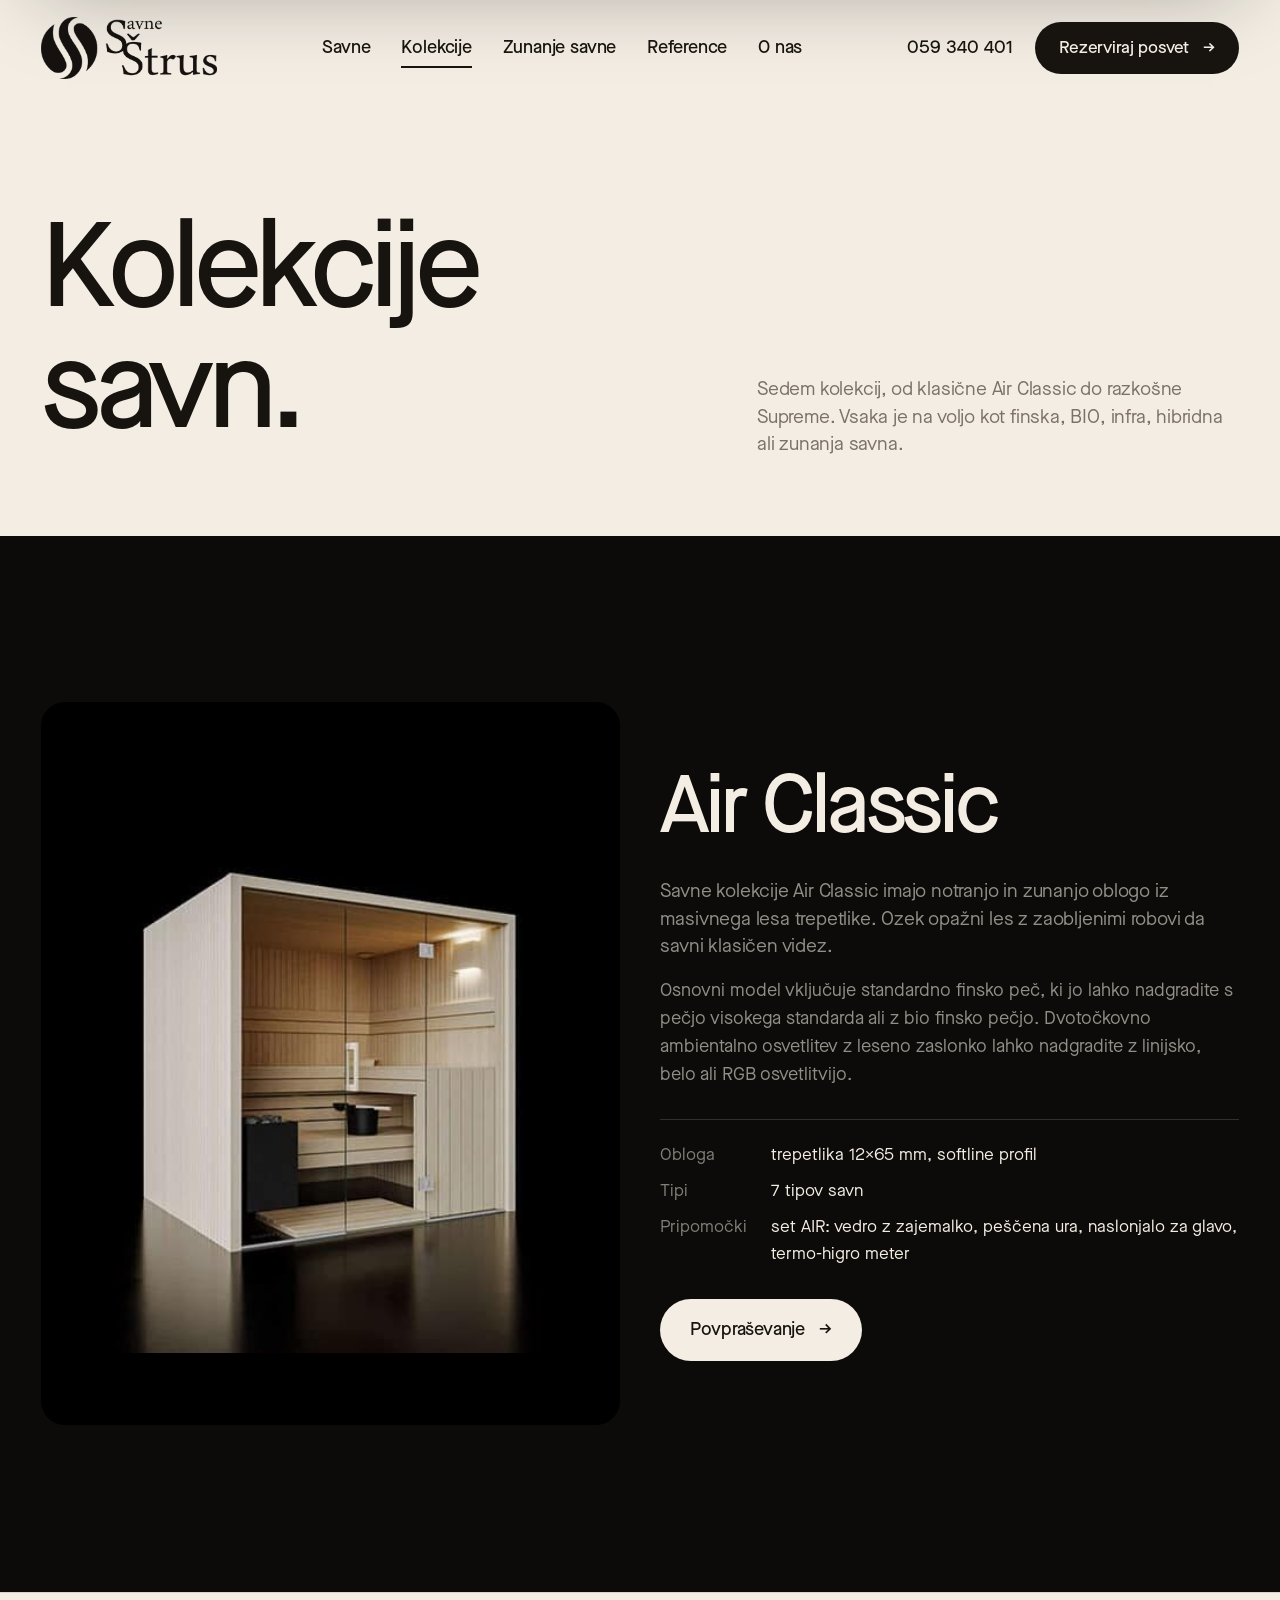
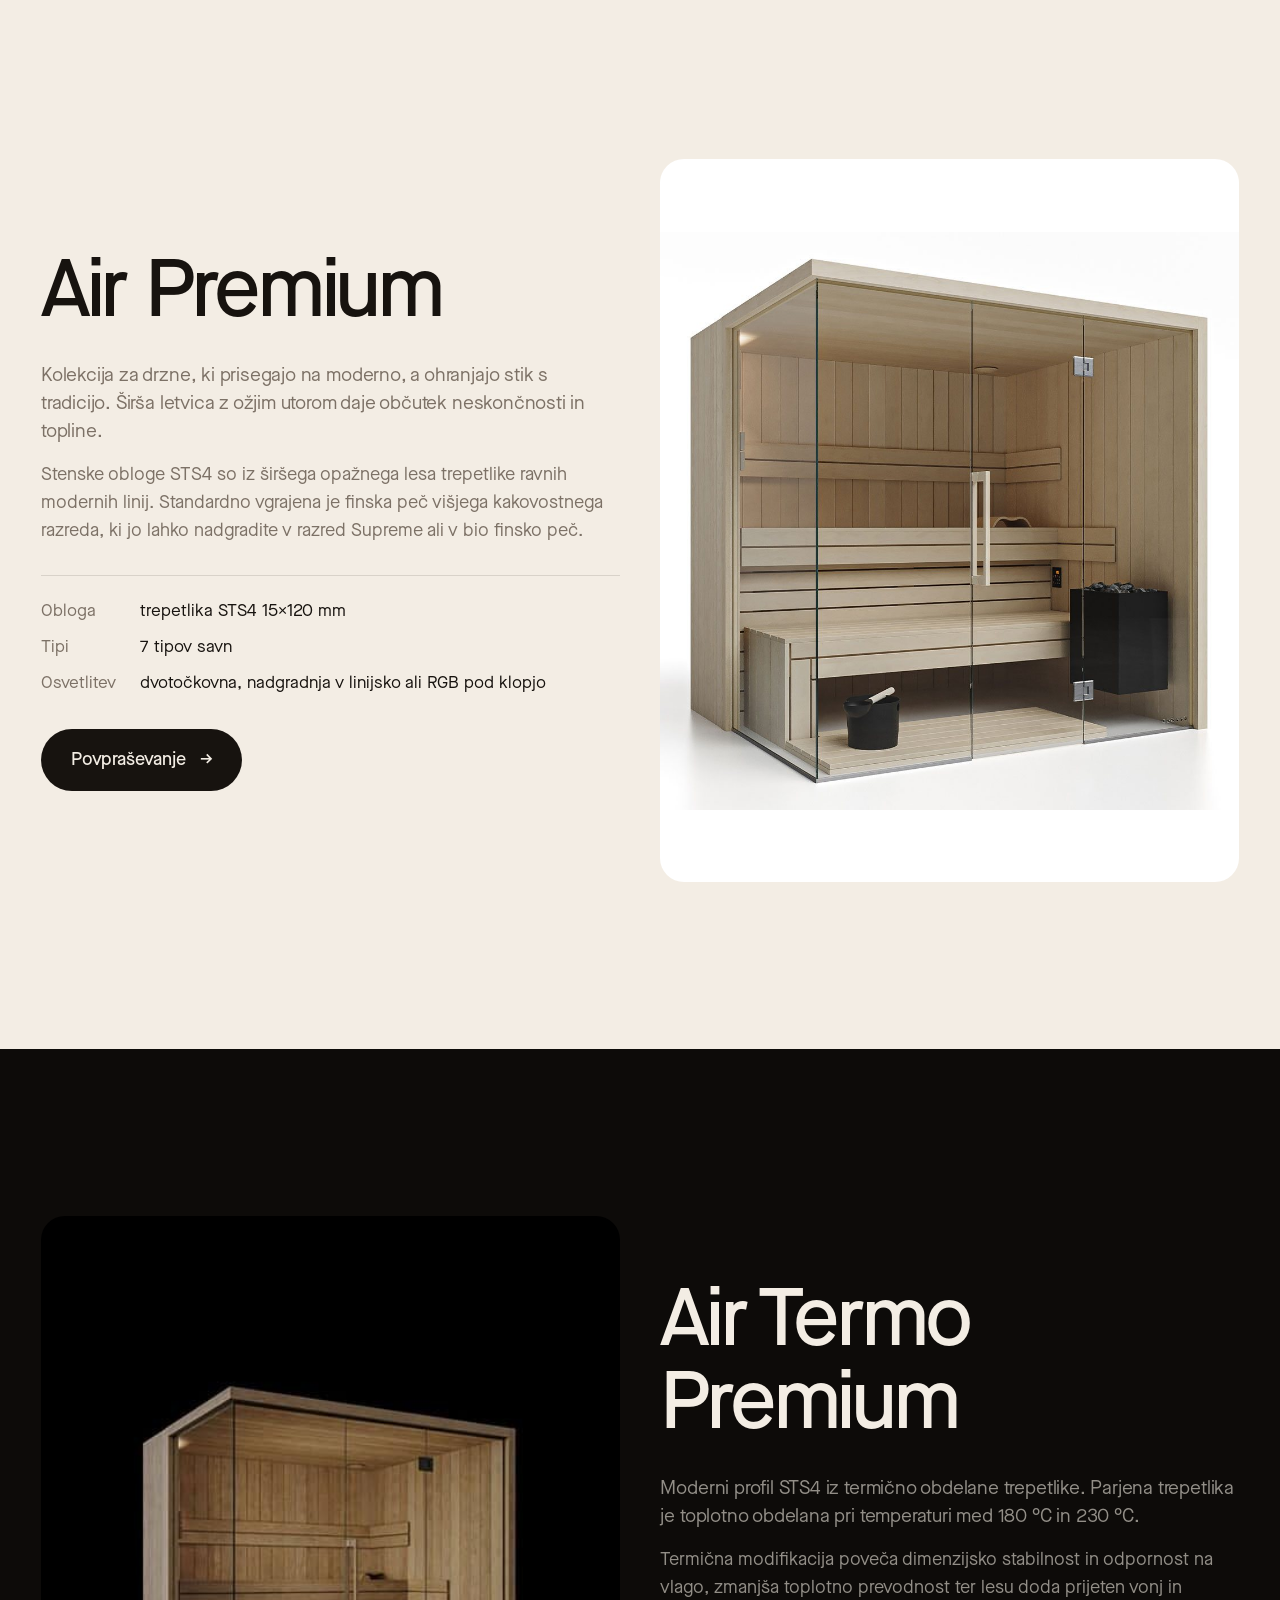
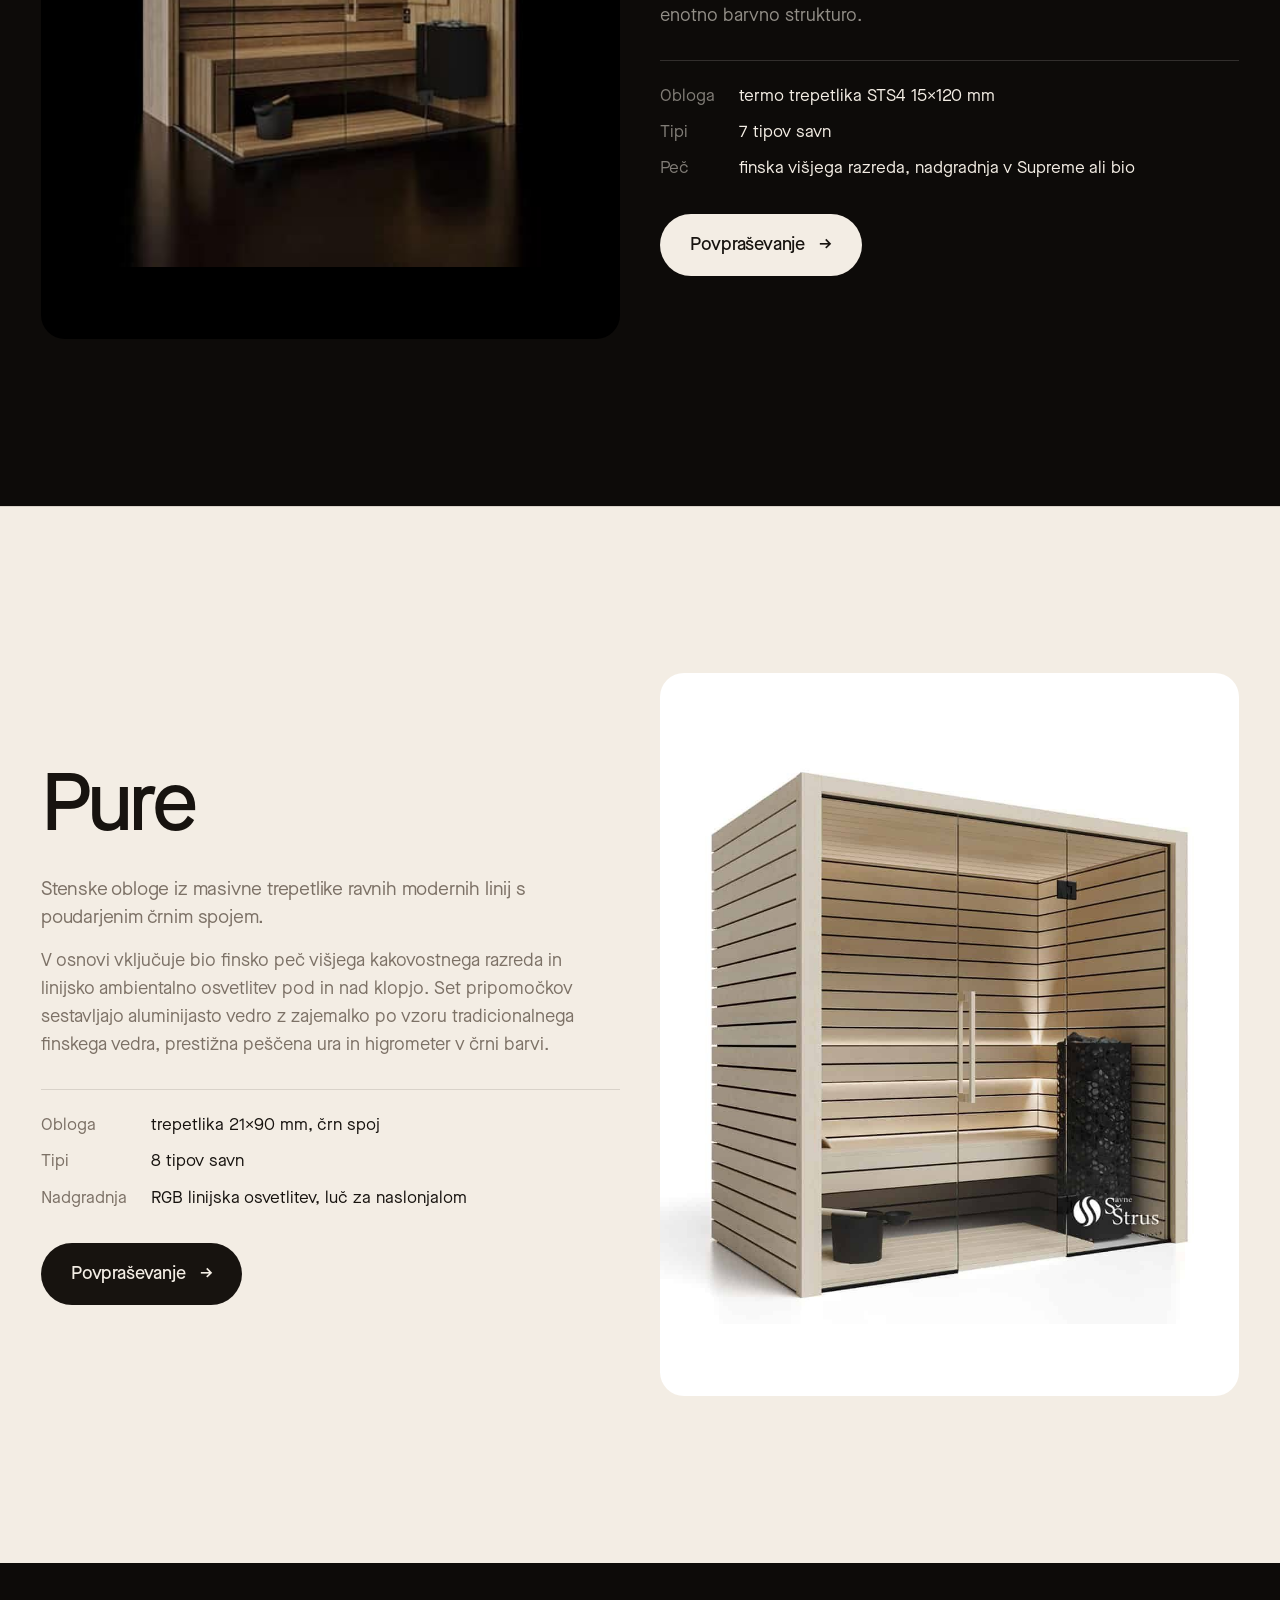
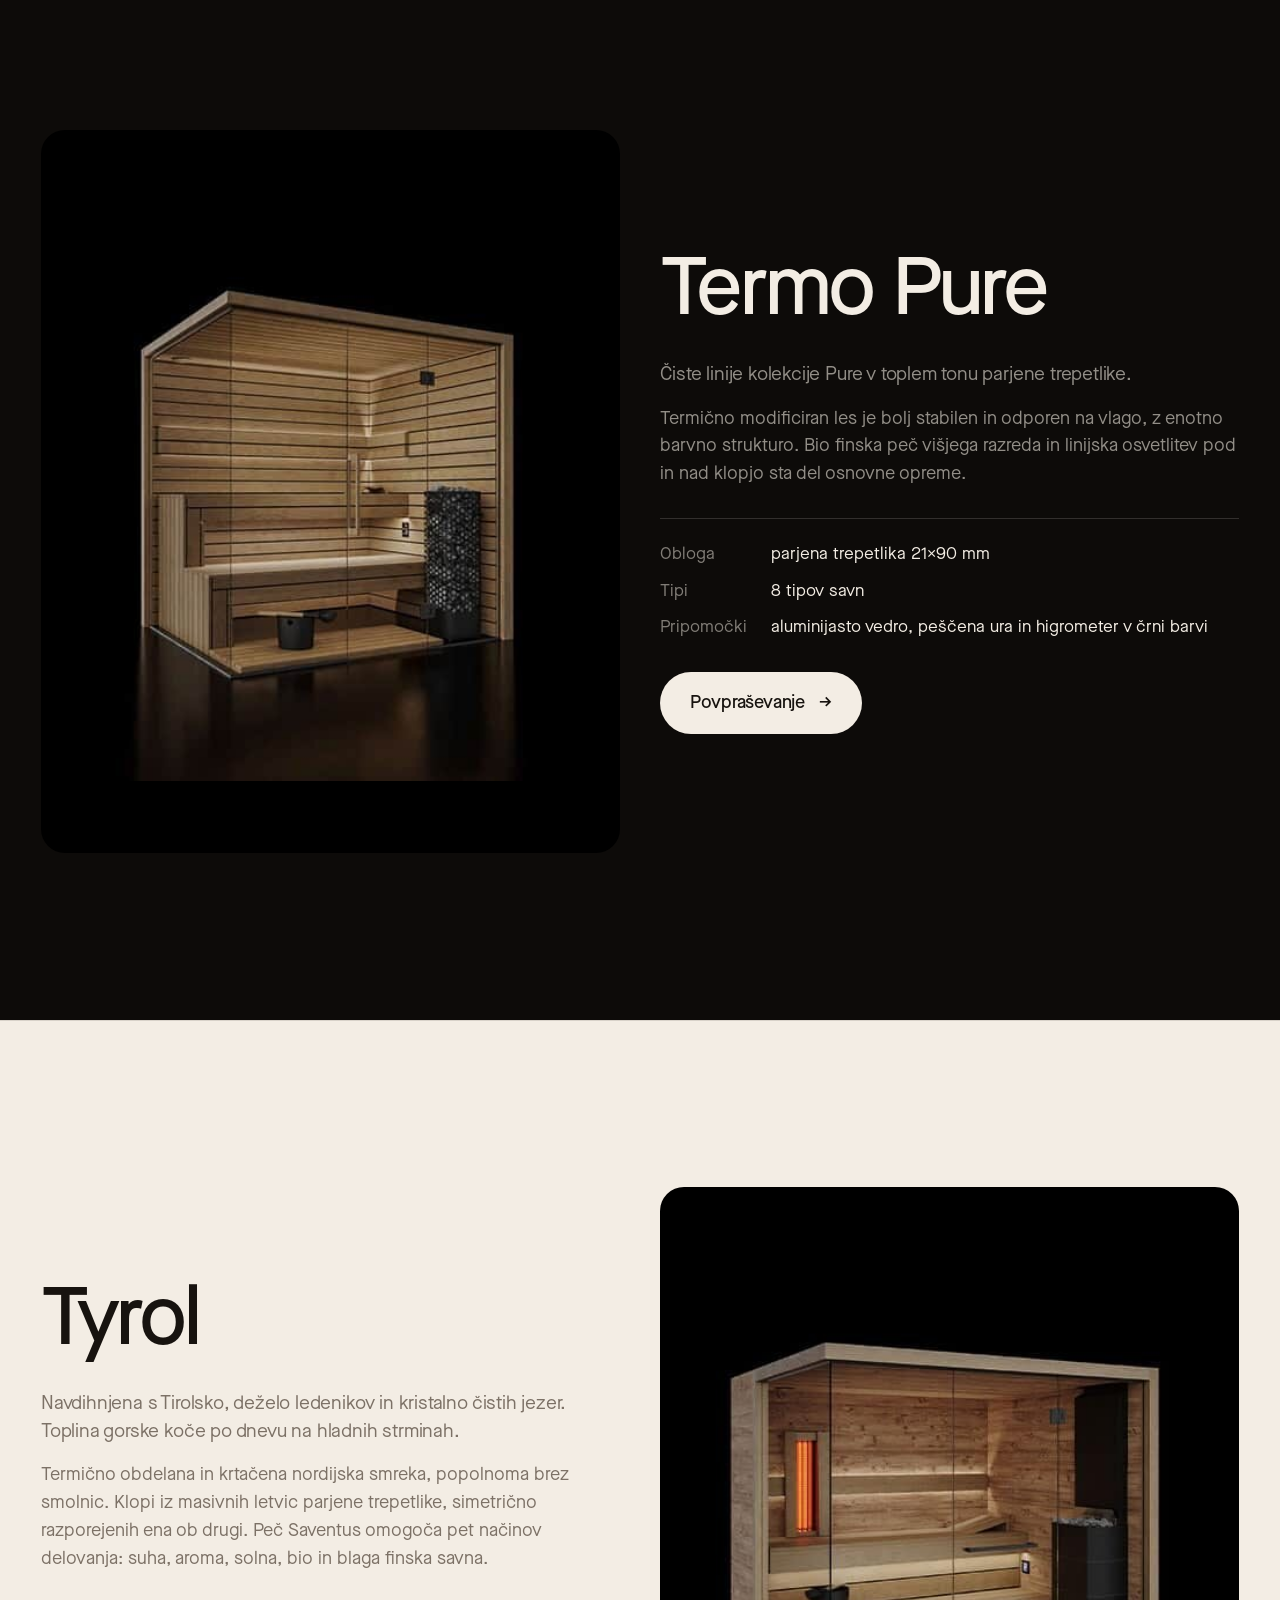
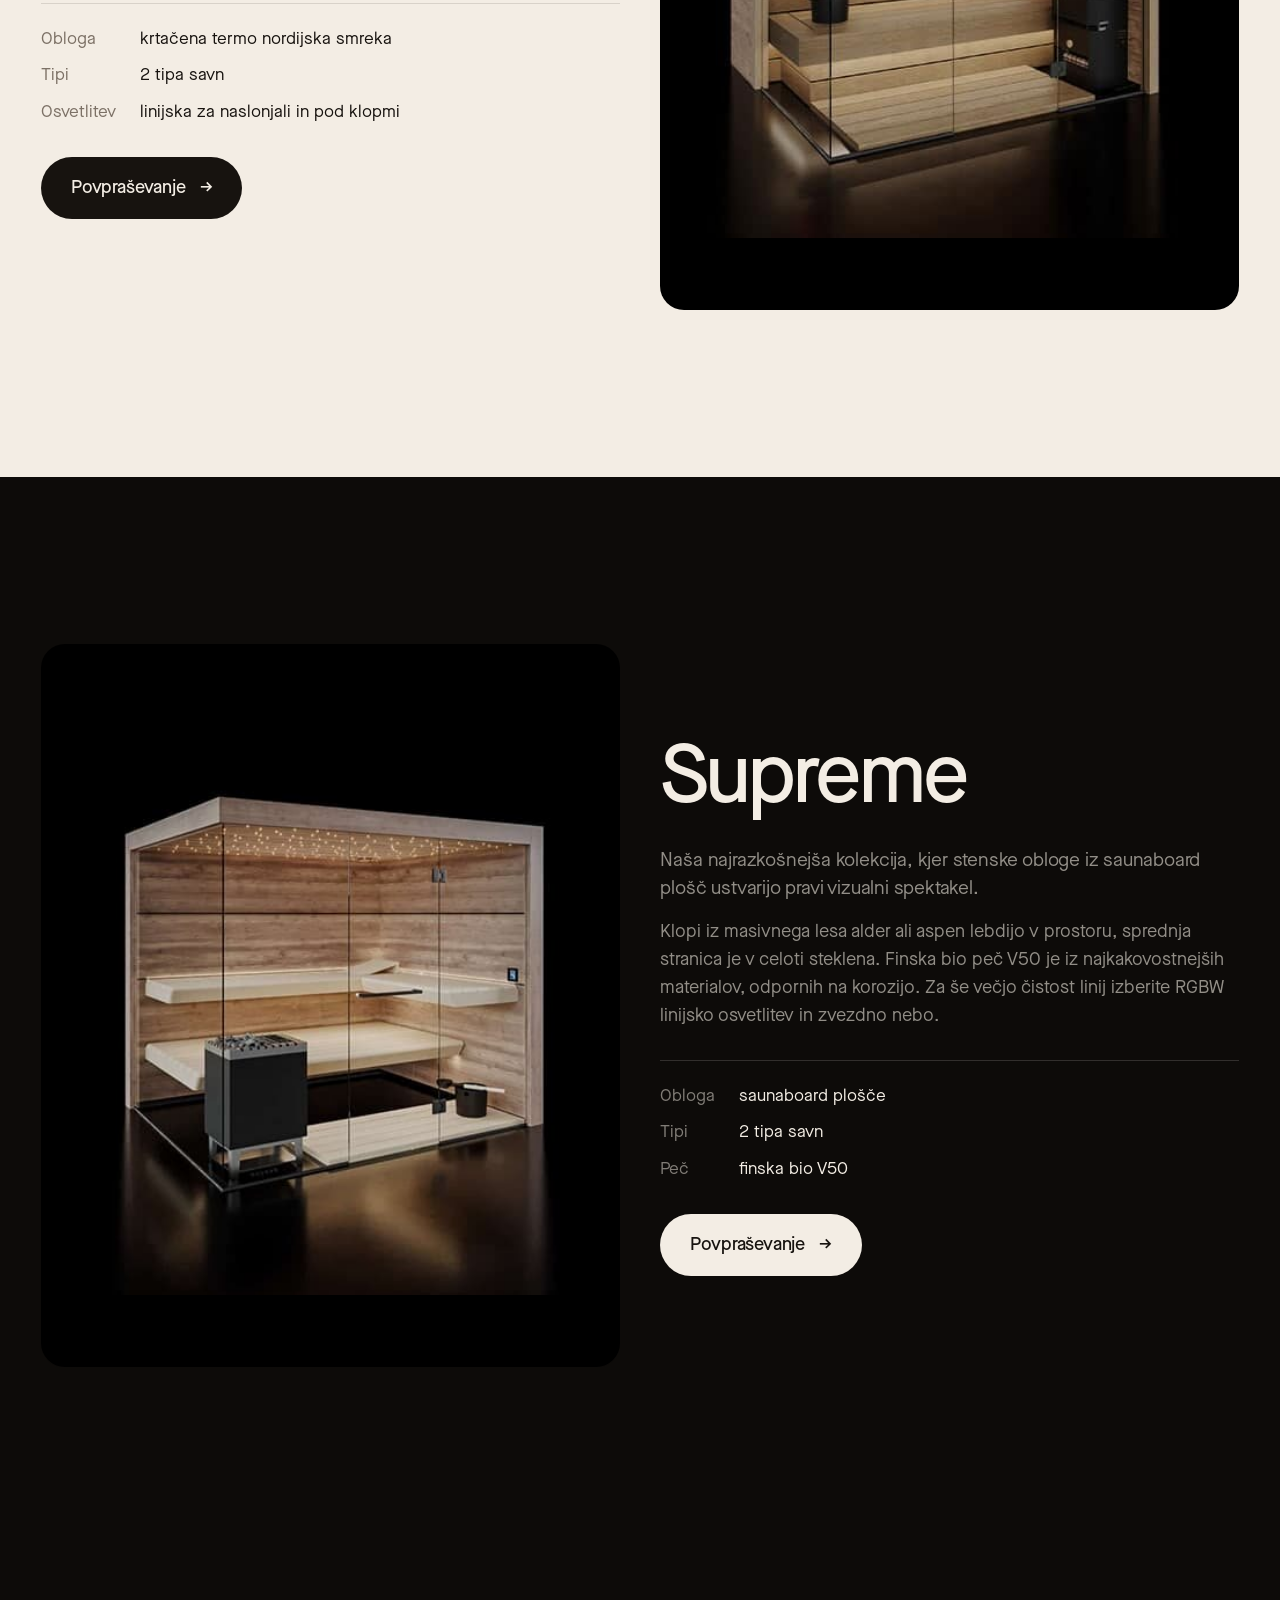
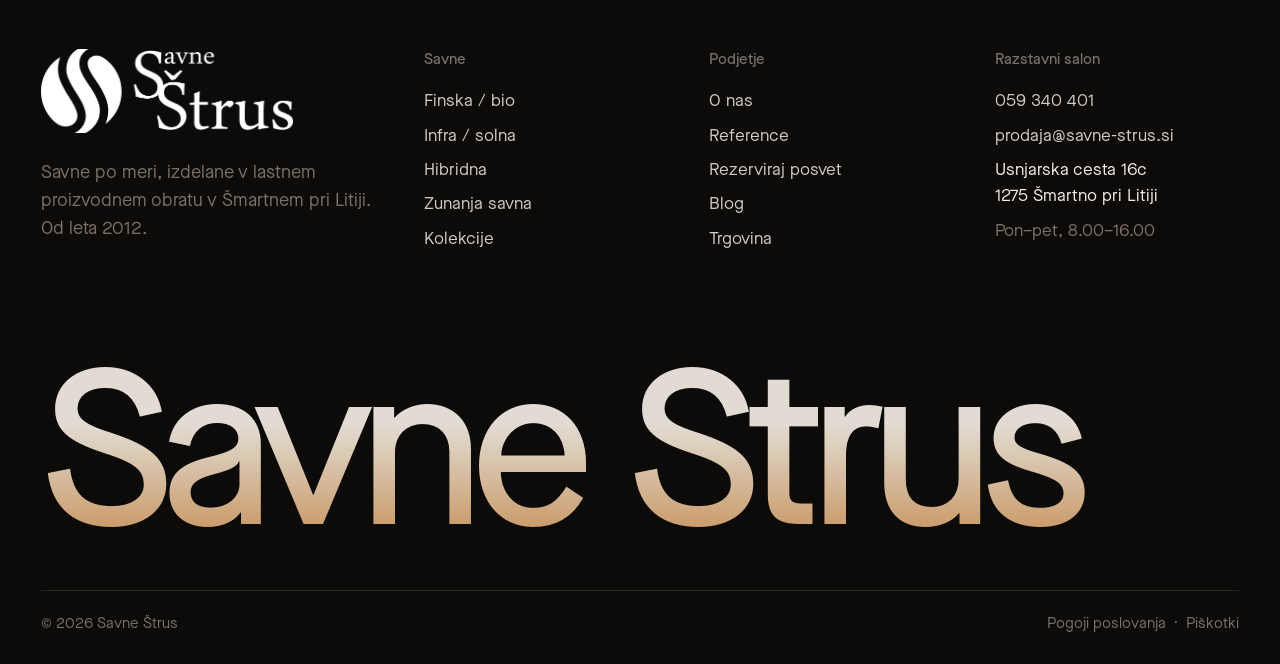
==== kolekcije.html @ 4fda1dcb "Savne Štrus redesign: homepage and subpages Co-Authored-By: Claude Opus 5.5 <noreply@anthropic.com>" ====
<!doctype html>
<html lang="sl">
<head>
<meta charset="utf-8">
<meta name="viewport" content="width=device-width,initial-scale=1">
<title>Kolekcije savn | Savne Štrus</title>
<meta name="robots" content="noindex">
<link rel="stylesheet" href="assets/css/style.css">
</head>
<body data-page="kolekcije">

<section class="page-hero wrap">
  <div class="row">
    <h1 class="d1" data-hero-title>Kolekcije savn.</h1>
    <p class="lead" data-hero-fade>Sedem kolekcij, od klasične Air Classic do razkošne Supreme. Vsaka je na voljo kot finska, BIO, infra, hibridna ali zunanja savna.</p>
  </div>
</section>

<section class="coll-sec on-dark pad wrap" id="air-classic">
  <div class="split">
    <div class="pic blk" data-up><img src="assets/img/w/kol-air-classic.jpg" alt="Savna Air Classic"></div>
    <div>
      <h2 class="d2" data-lines>Air Classic</h2>
      <p class="lead">Savne kolekcije Air Classic imajo notranjo in zunanjo oblogo iz masivnega lesa trepetlike. Ozek opažni les z zaobljenimi robovi da savni klasičen videz.</p>
      <p class="dim">Osnovni model vključuje standardno finsko peč, ki jo lahko nadgradite s pečjo visokega standarda ali z bio finsko pečjo. Dvotočkovno ambientalno osvetlitev z leseno zaslonko lahko nadgradite z linijsko, belo ali RGB osvetlitvijo.</p>
      <dl class="meta"><dt>Obloga</dt><dd>trepetlika 12×65 mm, softline profil</dd><dt>Tipi</dt><dd>7 tipov savn</dd><dt>Pripomočki</dt><dd>set AIR: vedro z zajemalko, peščena ura, naslonjalo za glavo, termo-higro meter</dd></dl>
      <a class="btn light" href="posvet.html">Povpraševanje <span class="arr">→</span></a>
    </div>
  </div>
</section>

<section class="coll-sec pad wrap" id="air-premium">
  <div class="split rev">
    <div class="pic wht" data-up><img src="assets/img/w/air-premium-tip-6.jpg" alt="Savna Air Premium" loading="lazy"></div>
    <div>
      <h2 class="d2" data-lines>Air Premium</h2>
      <p class="lead">Kolekcija za drzne, ki prisegajo na moderno, a ohranjajo stik s tradicijo. Širša letvica z ožjim utorom daje občutek neskončnosti in topline.</p>
      <p class="dim">Stenske obloge STS4 so iz širšega opažnega lesa trepetlike ravnih modernih linij. Standardno vgrajena je finska peč višjega kakovostnega razreda, ki jo lahko nadgradite v razred Supreme ali v bio finsko peč.</p>
      <dl class="meta"><dt>Obloga</dt><dd>trepetlika STS4 15×120 mm</dd><dt>Tipi</dt><dd>7 tipov savn</dd><dt>Osvetlitev</dt><dd>dvotočkovna, nadgradnja v linijsko ali RGB pod klopjo</dd></dl>
      <a class="btn" href="posvet.html">Povpraševanje <span class="arr">→</span></a>
    </div>
  </div>
</section>

<section class="coll-sec on-dark pad wrap" id="air-termo-premium">
  <div class="split">
    <div class="pic blk" data-up><img src="assets/img/w/kol-termo-premium.jpg" alt="Savna Air Termo Premium" loading="lazy"></div>
    <div>
      <h2 class="d2" data-lines>Air Termo Premium</h2>
      <p class="lead">Moderni profil STS4 iz termično obdelane trepetlike. Parjena trepetlika je toplotno obdelana pri temperaturi med 180 °C in 230 °C.</p>
      <p class="dim">Termična modifikacija poveča dimenzijsko stabilnost in odpornost na vlago, zmanjša toplotno prevodnost ter lesu doda prijeten vonj in enotno barvno strukturo.</p>
      <dl class="meta"><dt>Obloga</dt><dd>termo trepetlika STS4 15×120 mm</dd><dt>Tipi</dt><dd>7 tipov savn</dd><dt>Peč</dt><dd>finska višjega razreda, nadgradnja v Supreme ali bio</dd></dl>
      <a class="btn light" href="posvet.html">Povpraševanje <span class="arr">→</span></a>
    </div>
  </div>
</section>

<section class="coll-sec pad wrap" id="pure">
  <div class="split rev">
    <div class="pic wht" data-up><img src="assets/img/w/pure-tip-1.jpg" alt="Savna Pure" loading="lazy"></div>
    <div>
      <h2 class="d2" data-lines>Pure</h2>
      <p class="lead">Stenske obloge iz masivne trepetlike ravnih modernih linij s poudarjenim črnim spojem.</p>
      <p class="dim">V osnovi vključuje bio finsko peč višjega kakovostnega razreda in linijsko ambientalno osvetlitev pod in nad klopjo. Set pripomočkov sestavljajo aluminijasto vedro z zajemalko po vzoru tradicionalnega finskega vedra, prestižna peščena ura in higrometer v črni barvi.</p>
      <dl class="meta"><dt>Obloga</dt><dd>trepetlika 21×90 mm, črn spoj</dd><dt>Tipi</dt><dd>8 tipov savn</dd><dt>Nadgradnja</dt><dd>RGB linijska osvetlitev, luč za naslonjalom</dd></dl>
      <a class="btn" href="posvet.html">Povpraševanje <span class="arr">→</span></a>
    </div>
  </div>
</section>

<section class="coll-sec on-dark pad wrap" id="termo-pure">
  <div class="split">
    <div class="pic blk" data-up><img src="assets/img/w/kol-termo-pure.jpg" alt="Savna Termo Pure" loading="lazy"></div>
    <div>
      <h2 class="d2" data-lines>Termo Pure</h2>
      <p class="lead">Čiste linije kolekcije Pure v toplem tonu parjene trepetlike.</p>
      <p class="dim">Termično modificiran les je bolj stabilen in odporen na vlago, z enotno barvno strukturo. Bio finska peč višjega razreda in linijska osvetlitev pod in nad klopjo sta del osnovne opreme.</p>
      <dl class="meta"><dt>Obloga</dt><dd>parjena trepetlika 21×90 mm</dd><dt>Tipi</dt><dd>8 tipov savn</dd><dt>Pripomočki</dt><dd>aluminijasto vedro, peščena ura in higrometer v črni barvi</dd></dl>
      <a class="btn light" href="posvet.html">Povpraševanje <span class="arr">→</span></a>
    </div>
  </div>
</section>

<section class="coll-sec pad wrap" id="tyrol">
  <div class="split rev">
    <div class="pic blk" data-up><img src="assets/img/w/kol-tyrol.jpg" alt="Savna Tyrol" loading="lazy"></div>
    <div>
      <h2 class="d2" data-lines>Tyrol</h2>
      <p class="lead">Navdihnjena s Tirolsko, deželo ledenikov in kristalno čistih jezer. Toplina gorske koče po dnevu na hladnih strminah.</p>
      <p class="dim">Termično obdelana in krtačena nordijska smreka, popolnoma brez smolnic. Klopi iz masivnih letvic parjene trepetlike, simetrično razporejenih ena ob drugi. Peč Saventus omogoča pet načinov delovanja: suha, aroma, solna, bio in blaga finska savna.</p>
      <dl class="meta"><dt>Obloga</dt><dd>krtačena termo nordijska smreka</dd><dt>Tipi</dt><dd>2 tipa savn</dd><dt>Osvetlitev</dt><dd>linijska za naslonjali in pod klopmi</dd></dl>
      <a class="btn" href="posvet.html">Povpraševanje <span class="arr">→</span></a>
    </div>
  </div>
</section>

<section class="coll-sec on-dark pad wrap" id="supreme">
  <div class="split">
    <div class="pic blk" data-up><img src="assets/img/w/kol-supreme.jpg" alt="Savna Supreme" loading="lazy"></div>
    <div>
      <h2 class="d2" data-lines>Supreme</h2>
      <p class="lead">Naša najrazkošnejša kolekcija, kjer stenske obloge iz saunaboard plošč ustvarijo pravi vizualni spektakel.</p>
      <p class="dim">Klopi iz masivnega lesa alder ali aspen lebdijo v prostoru, sprednja stranica je v celoti steklena. Finska bio peč V50 je iz najkakovostnejših materialov, odpornih na korozijo. Za še večjo čistost linij izberite RGBW linijsko osvetlitev in zvezdno nebo.</p>
      <dl class="meta"><dt>Obloga</dt><dd>saunaboard plošče</dd><dt>Tipi</dt><dd>2 tipa savn</dd><dt>Peč</dt><dd>finska bio V50</dd></dl>
      <a class="btn light" href="posvet.html">Povpraševanje <span class="arr">→</span></a>
    </div>
  </div>
</section>

<script src="assets/vendor/gsap.min.js"></script>
<script src="assets/vendor/ScrollTrigger.min.js"></script>
<script src="assets/vendor/lenis.min.js"></script>
<script src="assets/js/main.js"></script>
</body>
</html>
---- assets/css/style.css ----
@font-face{font-family:"Maison Neue";src:url(../fonts/MaisonNeue-Light.otf) format("opentype");font-weight:300;font-display:swap}
@font-face{font-family:"Maison Neue";src:url(../fonts/MaisonNeue-Book.otf) format("opentype");font-weight:400;font-display:swap}
@font-face{font-family:"Maison Neue";src:url(../fonts/MaisonNeue-Medium.otf) format("opentype");font-weight:500;font-display:swap}
@font-face{font-family:"Maison Neue";src:url(../fonts/MaisonNeue-Demi.otf) format("opentype");font-weight:600;font-display:swap}
@font-face{font-family:"Maison Neue";src:url(../fonts/MaisonNeue-Bold.otf) format("opentype");font-weight:700;font-display:swap}

:root{
  --cream:#F3EDE4;
  --paper:#FAF7F2;
  --sand:#E7DCCB;
  --wood:#C08B55;
  --wood-d:#8C5F35;
  --ink:#17130F;
  --char:#0D0B09;
  --amber:#F0A04B;
  --muted:#7C7166;
  --line:rgba(23,19,15,.12);
  --gut:clamp(20px,3.2vw,56px);
  --nav-h:96px;
  --ease:cubic-bezier(.2,.7,.1,1);
}
*{box-sizing:border-box;margin:0;padding:0}
html{-webkit-text-size-adjust:100%}
html.lenis,html.lenis body{height:auto}
.lenis.lenis-smooth{scroll-behavior:auto!important}
body{font-family:"Maison Neue",Helvetica Neue,Arial,sans-serif;background:var(--cream);color:var(--ink);font-size:18px;line-height:1.55;font-weight:400;-webkit-font-smoothing:antialiased;overflow-x:hidden}
img,video{display:block;max-width:100%}
a{color:inherit;text-decoration:none}
button{font:inherit;color:inherit;background:none;border:0;cursor:pointer}
::selection{background:var(--amber);color:var(--ink)}

/* type */
.d1{font-size:clamp(52px,9.4vw,188px);line-height:1;letter-spacing:-.045em;font-weight:500;padding-bottom:.06em}
.d2{font-size:clamp(42px,6.4vw,124px);line-height:1.02;letter-spacing:-.04em;font-weight:500;padding-bottom:.05em}
.d3{font-size:clamp(32px,3.9vw,72px);line-height:1.06;letter-spacing:-.03em;font-weight:500;padding-bottom:.04em}
.d4{font-size:clamp(24px,2.2vw,38px);line-height:1.15;letter-spacing:-.02em;font-weight:500}
.lead{font-size:clamp(19px,1.45vw,25px);line-height:1.45;letter-spacing:-.01em;color:var(--muted);max-width:34em}
.dim{color:var(--muted)}
.on-dark .dim,.on-dark .lead{color:rgba(243,237,228,.58)}

/* layout */
.wrap{padding-left:var(--gut);padding-right:var(--gut)}
section{position:relative}
.pad{padding-top:clamp(96px,13vw,220px);padding-bottom:clamp(96px,13vw,220px)}
.on-dark{background:var(--char);color:var(--cream)}

/* buttons */
.btn{display:inline-flex;align-items:center;gap:14px;height:62px;padding:0 30px;border-radius:999px;background:var(--ink);color:var(--cream);font-size:18px;font-weight:500;letter-spacing:-.01em;transition:background .4s var(--ease),color .4s var(--ease),transform .4s var(--ease);white-space:nowrap}
.btn:hover{background:var(--wood-d)}
.btn .arr{display:inline-block;transition:transform .4s var(--ease)}
.btn:hover .arr{transform:translateX(5px)}
.btn.light{background:var(--cream);color:var(--ink)}
.btn.light:hover{background:var(--amber)}
.btn.ghost{background:transparent;color:inherit;box-shadow:inset 0 0 0 1.5px currentColor}
.btn.ghost:hover{background:var(--ink);color:var(--cream);box-shadow:none}
.on-dark .btn.ghost:hover,.hero .btn.ghost:hover{background:var(--cream);color:var(--ink)}
.link{display:inline-flex;gap:10px;align-items:center;font-weight:500;border-bottom:1.5px solid currentColor;padding-bottom:4px}

/* ============ NAV ============ */
.nav{position:fixed;inset:0 0 auto 0;z-index:60;height:var(--nav-h);display:flex;align-items:center;justify-content:space-between;padding:0 var(--gut);transition:transform .5s var(--ease),background .4s,color .4s,height .4s var(--ease)}
.nav.scrolled{background:rgba(243,237,228,.86);backdrop-filter:blur(18px);-webkit-backdrop-filter:blur(18px);height:84px}
.nav.hide{transform:translateY(-100%)}
.nav .logo{display:block;height:62px;position:relative;z-index:2}
.nav .logo img{height:100%;width:auto}
.nav .logo .l-light{display:none}
.nav.inv:not(.scrolled):not(.open) .logo .l-light{display:block}
.nav.inv:not(.scrolled):not(.open) .logo .l-dark{display:none}
.nav.inv:not(.scrolled):not(.open){color:var(--cream)}
.nav.scrolled .logo{height:52px}
.nav-links{display:flex;gap:clamp(20px,2.4vw,44px);font-size:18px;font-weight:500;letter-spacing:-.01em}
.nav-links a,.nav-links button{position:relative;padding:8px 0}
.nav-links a::after,.nav-links button::after{content:"";position:absolute;left:0;right:0;bottom:2px;height:1.5px;background:currentColor;transform:scaleX(0);transform-origin:right;transition:transform .45s var(--ease)}
.nav-links a:hover::after,.nav-links button:hover::after,.nav-links .cur::after{transform:scaleX(1);transform-origin:left}
.nav-right{display:flex;align-items:center;gap:22px}
.nav-right .phone{font-size:18px;font-weight:500}
.nav .btn{height:52px;padding:0 24px;font-size:17px}
.nav.inv:not(.scrolled):not(.open) .btn{background:var(--cream);color:var(--ink)}
.burger{display:none;width:52px;height:52px;border-radius:50%;background:var(--ink);position:relative;z-index:2}
.burger span{position:absolute;left:16px;right:16px;height:2px;background:var(--cream);transition:transform .4s var(--ease)}
.burger span:first-child{top:21px}.burger span:last-child{top:29px}
.nav.open .burger span:first-child{transform:translateY(4px) rotate(45deg)}
.nav.open .burger span:last-child{transform:translateY(-4px) rotate(-45deg)}

/* mega */
.mega{position:fixed;left:0;right:0;top:0;z-index:55;background:var(--paper);padding:calc(var(--nav-h) + 36px) var(--gut) 48px;display:grid;grid-template-columns:1.1fr 2fr;gap:clamp(32px,5vw,96px);transform:translateY(-102%);transition:transform .7s var(--ease);box-shadow:0 40px 80px -40px rgba(23,19,15,.35)}
.mega.open{transform:none}
.mega h6{font-size:15px;font-weight:500;color:var(--muted);margin-bottom:20px;letter-spacing:0}
.mega-types a{display:flex;justify-content:space-between;align-items:baseline;font-size:clamp(28px,2.4vw,44px);letter-spacing:-.03em;font-weight:500;line-height:1.25;padding:6px 0;border-bottom:1px solid var(--line);transition:color .3s,padding .4s var(--ease)}
.mega-types a small{font-size:15px;letter-spacing:0;color:var(--muted);font-weight:400}
.mega-types a:hover{color:var(--wood-d);padding-left:10px}
.mega-cols{display:grid;grid-template-columns:repeat(4,1fr);gap:14px}
.mega-cols a{display:block;background:#0d0b09;border-radius:14px;overflow:hidden;position:relative;aspect-ratio:1/1}
.mega-cols a img{width:100%;height:100%;object-fit:cover;transition:transform 1s var(--ease)}
.mega-cols a:hover img{transform:scale(1.06)}
.mega-cols a span{position:absolute;left:14px;bottom:12px;color:var(--cream);font-weight:500;font-size:17px}
.mega-scrim{position:fixed;inset:0;z-index:54;background:rgba(13,11,9,.35);opacity:0;pointer-events:none;transition:opacity .5s}
.mega-scrim.open{opacity:1;pointer-events:auto}

/* mobile menu */
.mmenu{position:fixed;inset:0;z-index:58;background:var(--paper);padding:calc(var(--nav-h) + 20px) var(--gut) 40px;display:flex;flex-direction:column;justify-content:space-between;clip-path:inset(0 0 100% 0);transition:clip-path .8s var(--ease);overflow:auto}
.mmenu.open{clip-path:inset(0 0 0 0)}
.mmenu nav a{display:block;font-size:clamp(34px,9vw,56px);letter-spacing:-.04em;font-weight:500;line-height:1.18}
.mmenu .meta{display:grid;gap:6px;font-size:17px;color:var(--muted);margin-top:32px}

/* ============ LOADER ============ */
.loader{position:fixed;inset:0;z-index:100;background:var(--char);display:grid;place-items:center;pointer-events:none}
.loader .glow{position:absolute;width:70vmin;height:70vmin;border-radius:50%;background:radial-gradient(circle,rgba(240,160,75,.42),rgba(240,160,75,0) 62%);filter:blur(10px);opacity:0}
.loader img{height:clamp(92px,13vw,150px);width:auto;position:relative;opacity:0}
.no-js .loader{display:none}

/* ============ HERO ============ */
.hero{min-height:100svh;padding-top:calc(var(--nav-h) + 4vh);display:grid;grid-template-columns:1fr;align-content:end;padding-bottom:clamp(28px,4vw,56px);overflow:hidden}
.hero-top{display:grid;grid-template-columns:1.3fr 1fr;gap:var(--gut);align-items:end}
.hero h1{max-width:9.5em}
.hero-side{display:grid;gap:30px;justify-items:start;padding-bottom:1.2vw}
.hero-side p{font-size:clamp(19px,1.4vw,24px);line-height:1.45;color:var(--muted);max-width:26em}
.hero-cta{display:flex;gap:12px;flex-wrap:wrap}
.hero-media{margin-top:clamp(36px,5vw,72px);position:relative;height:72vh;min-height:420px}
.hero-media .frame{position:absolute;inset:0;overflow:hidden;border-radius:22px;will-change:clip-path}
.hero-media img{position:absolute;inset:-8% 0 auto 0;width:100%;height:116%;object-fit:cover;object-position:50% 38%}
.hero-media .tag{position:absolute;left:28px;bottom:24px;color:var(--cream);font-size:16px;font-weight:500;z-index:2;display:flex;gap:10px;align-items:center}
.hero-media .tag i{width:8px;height:8px;border-radius:50%;background:var(--amber);box-shadow:0 0 14px var(--amber)}

/* statement */
.statement .txt{font-size:clamp(34px,4.6vw,88px);line-height:1.1;letter-spacing:-.035em;font-weight:500;max-width:17em;padding-bottom:.05em}
.statement .txt .w{opacity:.16;transition:none}
.facts{display:grid;grid-template-columns:repeat(4,1fr);gap:var(--gut);margin-top:clamp(64px,8vw,140px);border-top:1px solid var(--line);padding-top:28px}
.facts b{display:block;font-size:clamp(44px,5vw,92px);font-weight:500;letter-spacing:-.045em;line-height:1.05;padding-bottom:.05em}
.facts span{display:block;color:var(--muted);font-size:17px;max-width:15em}

/* ============ TYPES accordion ============ */
.types-head{display:flex;justify-content:space-between;align-items:end;gap:var(--gut);margin-bottom:clamp(40px,5vw,80px)}
.types{display:flex;gap:14px;height:min(82vh,820px)}
.type{position:relative;flex:1;border-radius:20px;overflow:hidden;color:var(--cream);transition:flex 1s var(--ease);min-width:0;cursor:pointer}
.type.on{flex:3.2}
.type img{position:absolute;inset:0;width:100%;height:100%;object-fit:cover;transition:transform 1.4s var(--ease)}
.type.on img{transform:scale(1.03)}
.type::after{content:"";position:absolute;inset:0;background:linear-gradient(180deg,rgba(13,11,9,0) 35%,rgba(13,11,9,.78));pointer-events:none}
.type .in{position:absolute;inset:auto 0 0 0;padding:clamp(20px,2.4vw,40px);z-index:2}
.type h3{font-size:clamp(26px,2.5vw,46px);letter-spacing:-.03em;line-height:1.08;font-weight:500;white-space:nowrap}
.type .more{display:grid;grid-template-rows:0fr;transition:grid-template-rows .8s var(--ease),opacity .6s;opacity:0}
.type.on .more{grid-template-rows:1fr;opacity:1}
.type .more>div{overflow:hidden}
.type p{margin-top:14px;max-width:30em;color:rgba(243,237,228,.8);font-size:17px}
.specs{display:flex;gap:28px;margin-top:22px;flex-wrap:wrap}
.specs div b{display:block;font-size:clamp(24px,2vw,34px);font-weight:500;letter-spacing:-.03em;line-height:1.1}
.specs div span{font-size:14px;color:rgba(243,237,228,.66)}
.type .go{display:inline-flex;margin-top:24px;font-weight:500;border-bottom:1.5px solid;padding-bottom:3px}

/* ============ COLLECTIONS stage ============ */
.stage{height:100svh;overflow:hidden;position:relative}
.stage .glow{position:absolute;left:50%;top:54%;width:min(110vh,1100px);height:min(110vh,1100px);transform:translate(-50%,-50%);border-radius:50%;background:radial-gradient(circle,rgba(240,160,75,.34) 0%,rgba(192,139,85,.12) 38%,rgba(13,11,9,0) 66%);pointer-events:none}
.stage-inner{position:absolute;inset:0;display:grid;grid-template-columns:1fr minmax(0,1.25fr) 1fr;align-items:center;padding:calc(var(--nav-h) + 10px) var(--gut) 40px;gap:var(--gut)}
.stage-left h2{max-width:6em}
.stage-left p{margin-top:22px}
.stage-list{margin-top:36px;display:grid;gap:4px}
.stage-list button{text-align:left;font-size:clamp(18px,1.35vw,22px);font-weight:500;color:rgba(243,237,228,.38);transition:color .4s;display:flex;align-items:center;gap:12px;padding:3px 0}
.stage-list button i{width:22px;height:1.5px;background:currentColor;transform:scaleX(0);transform-origin:left;transition:transform .5s var(--ease)}
.stage-list button.on{color:var(--cream)}
.stage-list button.on i{transform:none}
.stage-pics{position:relative;height:min(72vh,760px)}
.stage-pics img{position:absolute;inset:0;margin:auto;max-height:100%;width:auto;max-width:100%;object-fit:contain;mix-blend-mode:lighten;opacity:0;transform:scale(.94) translateY(20px);transition:opacity .9s var(--ease),transform 1.1s var(--ease)}
.stage-pics img.on{opacity:1;transform:none}
.stage-info{position:relative;height:min(60vh,560px)}
.stage-info article{position:absolute;inset:0;display:flex;flex-direction:column;justify-content:center;opacity:0;transform:translateY(24px);transition:opacity .7s var(--ease),transform .9s var(--ease);pointer-events:none}
.stage-info article.on{opacity:1;transform:none;pointer-events:auto}
.stage-info .n{font-size:15px;color:rgba(243,237,228,.5);font-weight:500}
.stage-info h3{font-size:clamp(36px,3.6vw,68px);letter-spacing:-.04em;line-height:1.04;font-weight:500;margin:10px 0 18px;padding-bottom:.05em}
.stage-info p{color:rgba(243,237,228,.68);font-size:17px;max-width:28em}
.stage-info dl{display:grid;grid-template-columns:auto 1fr;gap:10px 22px;margin-top:26px;font-size:16px;border-top:1px solid rgba(243,237,228,.16);padding-top:20px}
.stage-info dt{color:rgba(243,237,228,.5)}
.stage-info .link{margin-top:28px;align-self:flex-start}
.stage-bar{position:absolute;left:var(--gut);right:var(--gut);bottom:28px;height:1.5px;background:rgba(243,237,228,.14)}
.stage-bar i{position:absolute;inset:0;background:var(--amber);transform-origin:left;transform:scaleX(0)}

/* ============ OUTDOOR ============ */
.outdoor-grid{display:grid;grid-template-columns:1fr 1.5fr;gap:var(--gut);align-items:center}
.models{display:flex;gap:8px;flex-wrap:wrap;margin:36px 0 30px}
.models button{height:48px;padding:0 22px;border-radius:999px;font-weight:500;font-size:17px;box-shadow:inset 0 0 0 1.5px var(--line);transition:background .35s,color .35s,box-shadow .35s}
.models button.on{background:var(--ink);color:var(--cream);box-shadow:none}
.model-txt{min-height:220px}
.model-txt>div{display:none}
.model-txt>div.on{display:block;animation:fadeUp .7s var(--ease)}
.model-txt ul{list-style:none;margin-top:18px;border-top:1px solid var(--line)}
.model-txt li{display:flex;justify-content:space-between;gap:20px;padding:14px 0;border-bottom:1px solid var(--line);font-size:17px}
.model-txt li span{color:var(--muted);text-align:right}
.outdoor-pic{position:relative;aspect-ratio:6/5;border-radius:24px;overflow:hidden;background:#fff}
.outdoor-pic img{position:absolute;inset:0;width:100%;height:100%;object-fit:cover;opacity:0;transform:scale(1.04);transition:opacity .9s var(--ease),transform 1.4s var(--ease)}
.outdoor-pic img.contain{object-fit:contain}
.outdoor-pic img.on{opacity:1;transform:none}
@keyframes fadeUp{from{opacity:0;transform:translateY(16px)}to{opacity:1;transform:none}}

/* ============ PROCESS ============ */
.process{display:grid;grid-template-columns:1fr 1.35fr;gap:var(--gut);align-items:start}
.process-head{position:sticky;top:calc(var(--nav-h) + 40px)}
.process-head .btn{margin-top:36px}
.steps{display:grid;gap:0}
.step{position:sticky;top:calc(var(--nav-h) + 40px);min-height:min(62vh,560px);border-radius:24px;padding:clamp(28px,3vw,52px);display:flex;flex-direction:column;justify-content:space-between;margin-bottom:22px;box-shadow:0 -30px 60px -40px rgba(23,19,15,.4)}
.step:nth-child(1){background:#E9DFD0}
.step:nth-child(2){background:#DCC7A9}
.step:nth-child(3){background:#C9A77C}
.step:nth-child(4){background:#9B7149;color:var(--cream)}
.step:nth-child(5){background:#2A201A;color:var(--cream)}
.step .num{font-size:clamp(90px,11vw,200px);line-height:.9;letter-spacing:-.06em;font-weight:500;opacity:.9}
.step h3{font-size:clamp(28px,2.6vw,48px);letter-spacing:-.03em;line-height:1.08;font-weight:500;max-width:12em}
.step p{margin-top:14px;max-width:30em;opacity:.78}
.step-top{display:flex;justify-content:space-between;align-items:start;gap:20px}

/* ============ TECH bento ============ */
.bento{display:grid;grid-template-columns:repeat(12,1fr);grid-auto-rows:minmax(260px,auto);gap:14px;margin-top:clamp(48px,6vw,96px)}
.cell{border-radius:22px;overflow:hidden;position:relative;background:var(--paper);padding:clamp(24px,2.4vw,40px);display:flex;flex-direction:column;justify-content:flex-end}
.cell.img{color:var(--cream);padding:0}
.cell.img img{position:absolute;inset:0;width:100%;height:100%;object-fit:cover;transition:transform 1.4s var(--ease)}
.cell.img:hover img{transform:scale(1.05)}
.cell.img::after{content:"";position:absolute;inset:0;background:linear-gradient(180deg,rgba(13,11,9,0) 40%,rgba(13,11,9,.72))}
.cell.img .in{position:relative;z-index:2;padding:clamp(24px,2.4vw,40px)}
.cell h3{font-size:clamp(24px,2vw,36px);letter-spacing:-.03em;line-height:1.1;font-weight:500}
.cell p{margin-top:10px;font-size:17px;opacity:.75;max-width:26em}
.cell .big{font-size:clamp(64px,7vw,132px);line-height:1;letter-spacing:-.055em;font-weight:500;margin-bottom:auto;padding-bottom:.05em}
.c-a{grid-column:span 7;grid-row:span 2}
.c-b{grid-column:span 5}
.c-c{grid-column:span 5}
.c-d{grid-column:span 4}
.c-e{grid-column:span 4}
.c-f{grid-column:span 4}
.cell.wood{background:var(--wood);color:var(--ink)}
.cell.dark{background:var(--ink);color:var(--cream)}
.modes{display:flex;flex-wrap:wrap;gap:6px;margin:auto 0 18px}
.modes span{padding:7px 14px;border-radius:999px;background:rgba(243,237,228,.1);font-size:15px}

/* ============ REFERENCES ============ */
.refs-head{display:flex;justify-content:space-between;align-items:end;gap:var(--gut);margin-bottom:clamp(40px,5vw,72px)}
.ref-rail{display:flex;gap:14px;will-change:transform}
.ref-rail figure{flex:0 0 auto;width:clamp(260px,24vw,440px)}
.ref-rail .ph{aspect-ratio:3/4;border-radius:18px;overflow:hidden}
.ref-rail img{width:100%;height:100%;object-fit:cover;transition:transform 1.2s var(--ease)}
.ref-rail figure:hover img{transform:scale(1.05)}
.ref-rail figcaption{margin-top:14px;font-weight:500;font-size:17px}
.ref-rail figcaption span{display:block;font-weight:400;color:var(--muted);font-size:15px}
.places{margin-top:clamp(56px,7vw,110px);overflow:hidden;white-space:nowrap;border-top:1px solid var(--line);border-bottom:1px solid var(--line);padding:22px 0}
.places .track{display:inline-flex;gap:56px;animation:marq 60s linear infinite;font-size:clamp(26px,2.6vw,48px);letter-spacing:-.03em;font-weight:500}
.places .track span{display:inline-flex;align-items:center;gap:56px}
.places .track span::after{content:"";width:10px;height:10px;border-radius:50%;background:var(--wood)}
@keyframes marq{to{transform:translateX(-50%)}}

/* ============ QUOTES ============ */
.quotes{position:relative;min-height:100svh;overflow:hidden;color:var(--cream);display:flex;align-items:center}
.quotes>img{position:absolute;inset:-10% 0;width:100%;height:120%;object-fit:cover}
.quotes::before{content:"";position:absolute;inset:0;background:linear-gradient(90deg,rgba(13,11,9,.82),rgba(13,11,9,.35));z-index:1}
.quotes .wrap{position:relative;z-index:2;width:100%;display:grid;grid-template-columns:1fr 1.4fr;gap:var(--gut);align-items:center}
.q-stack{position:relative;min-height:400px}
.q{position:absolute;inset:0;background:rgba(243,237,228,.1);backdrop-filter:blur(24px);-webkit-backdrop-filter:blur(24px);border-radius:24px;padding:clamp(28px,3vw,52px);display:flex;flex-direction:column;justify-content:space-between;opacity:0;transform:translateY(30px) scale(.98);transition:opacity .8s var(--ease),transform .9s var(--ease)}
.q.on{opacity:1;transform:none}
.q blockquote{font-size:clamp(24px,2.3vw,40px);line-height:1.22;letter-spacing:-.025em;font-weight:500}
.q cite{font-style:normal;font-weight:500;margin-top:30px;display:block}
.q-nav{display:flex;gap:10px;margin-top:34px;align-items:center}
.q-nav button{width:56px;height:56px;border-radius:50%;box-shadow:inset 0 0 0 1.5px rgba(243,237,228,.5);font-size:20px;transition:background .3s,color .3s}
.q-nav button:hover{background:var(--cream);color:var(--ink)}
.q-nav .cnt{margin-left:12px;font-weight:500;color:rgba(243,237,228,.7)}

/* ============ BLOG ============ */
.posts{display:grid;grid-template-columns:repeat(3,1fr);gap:14px;margin-top:clamp(40px,5vw,72px)}
.post .ph{aspect-ratio:4/3;border-radius:18px;overflow:hidden;background:var(--sand)}
.post img{width:100%;height:100%;object-fit:cover;transition:transform 1.2s var(--ease)}
.post:hover img{transform:scale(1.05)}
.post h3{font-size:clamp(22px,1.7vw,30px);letter-spacing:-.025em;line-height:1.15;font-weight:500;margin-top:20px}
.post p{color:var(--muted);margin-top:8px;font-size:17px}

/* ============ BOOK ============ */
.book{display:grid;grid-template-columns:1fr 1fr;gap:var(--gut)}
.book-info{display:grid;gap:26px;margin-top:44px;font-size:18px}
.book-info b{display:block;font-weight:500;font-size:clamp(22px,1.8vw,30px);letter-spacing:-.02em}
.book-info span{color:rgba(243,237,228,.55);font-size:15px}
form.f{display:grid;grid-template-columns:1fr 1fr;gap:12px;align-content:start}
.f .full{grid-column:1/-1}
.f label{display:block;font-size:14px;color:rgba(243,237,228,.6);margin-bottom:8px}
.f input,.f select,.f textarea{width:100%;background:rgba(243,237,228,.07);border:0;border-radius:14px;padding:18px 20px;color:var(--cream);font:inherit;font-size:18px;outline:none;transition:background .3s,box-shadow .3s;appearance:none}
.f select{background-image:linear-gradient(45deg,transparent 50%,currentColor 50%),linear-gradient(135deg,currentColor 50%,transparent 50%);background-position:calc(100% - 26px) 50%,calc(100% - 20px) 50%;background-size:6px 6px;background-repeat:no-repeat}
.f select option{color:var(--ink)}
.f input:focus,.f select:focus,.f textarea:focus{background:rgba(243,237,228,.12);box-shadow:inset 0 0 0 1.5px var(--amber)}
.f textarea{min-height:140px;resize:vertical}
.chips{display:flex;flex-wrap:wrap;gap:8px}
.chips label{margin:0}
.chips input{position:absolute;opacity:0;pointer-events:none}
.chips span{display:inline-flex;height:48px;align-items:center;padding:0 20px;border-radius:999px;box-shadow:inset 0 0 0 1.5px rgba(243,237,228,.25);color:var(--cream);font-size:17px;cursor:pointer;transition:background .3s,color .3s}
.chips input:checked+span{background:var(--cream);color:var(--ink)}
.f .btn{margin-top:10px}
.f .ok{display:none;grid-column:1/-1;padding:20px;border-radius:14px;background:rgba(240,160,75,.16);color:var(--cream)}
.f.sent .ok{display:block}

/* ============ FOOTER ============ */
.foot{background:var(--char);color:var(--cream);padding:clamp(72px,9vw,140px) var(--gut) 28px;overflow:hidden}
.foot-grid{display:grid;grid-template-columns:1.4fr 1fr 1fr 1fr;gap:var(--gut)}
.foot-grid img{height:84px;width:auto}
.foot h6{font-size:15px;font-weight:500;color:rgba(243,237,228,.45);margin-bottom:16px}
.foot ul{list-style:none;display:grid;gap:8px;font-size:17px}
.foot ul a{opacity:.85;transition:opacity .3s,color .3s}
.foot ul a:hover{opacity:1;color:var(--amber)}
.foot .word{font-size:clamp(80px,17.2vw,360px);line-height:.9;letter-spacing:-.06em;font-weight:500;margin-top:clamp(60px,8vw,130px);white-space:nowrap;padding-bottom:.08em;background:linear-gradient(180deg,var(--cream) 30%,rgba(240,160,75,.85));-webkit-background-clip:text;background-clip:text;color:transparent}
.foot-bot{display:flex;justify-content:space-between;gap:20px;flex-wrap:wrap;font-size:15px;color:rgba(243,237,228,.45);margin-top:20px;border-top:1px solid rgba(243,237,228,.12);padding-top:22px}

/* ============ SUBPAGES ============ */
.page-hero{padding-top:calc(var(--nav-h) + clamp(60px,9vw,150px));padding-bottom:clamp(48px,6vw,96px)}
.page-hero .row{display:grid;grid-template-columns:1.4fr 1fr;gap:var(--gut);align-items:end}
.page-cover{height:78vh;min-height:420px;border-radius:24px;overflow:hidden;position:relative}
.page-cover img{position:absolute;inset:-8% 0;width:100%;height:116%;object-fit:cover}
.split{display:grid;grid-template-columns:1fr 1fr;gap:var(--gut);align-items:center}
.split.rev>:first-child{order:2}
.split .pic{border-radius:24px;overflow:hidden;position:relative;aspect-ratio:4/5}
.split .pic img{position:absolute;inset:-6% 0;width:100%;height:112%;object-fit:cover}
.split .pic.blk{background:#000}
.split .pic.blk img{object-fit:contain;inset:0;height:100%}
.split .pic.wht{background:#fff}
.split .pic.wht img{object-fit:contain;inset:0;height:100%}
.split h2{margin-bottom:24px}
.split p+p{margin-top:16px}
.split .meta{display:grid;grid-template-columns:auto 1fr;gap:10px 24px;margin-top:30px;border-top:1px solid var(--line);padding-top:22px;font-size:17px}
.split .meta dt{color:var(--muted)}
.on-dark .split .meta{border-color:rgba(243,237,228,.16)}
.on-dark .split .meta dt{color:rgba(243,237,228,.5)}
.split .btn,.split .link{margin-top:32px}
.coll-sec+.coll-sec{border-top:1px solid var(--line)}
.on-dark.coll-sec+.on-dark.coll-sec{border-color:rgba(243,237,228,.1)}
.tabs{display:flex;gap:8px;flex-wrap:wrap}
.tabs button{height:54px;padding:0 26px;border-radius:999px;font-weight:500;font-size:18px;box-shadow:inset 0 0 0 1.5px var(--line);transition:background .35s,color .35s}
.tabs button.on{background:var(--ink);color:var(--cream);box-shadow:none}
.panel{display:none}
.panel.on{display:block;animation:fadeUp .7s var(--ease)}
.bigspecs{display:grid;grid-template-columns:repeat(3,1fr);gap:var(--gut);border-top:1px solid var(--line);padding-top:28px;margin-top:40px}
.bigspecs b{display:block;font-size:clamp(40px,4.4vw,80px);font-weight:500;letter-spacing:-.045em;line-height:1.05;padding-bottom:.05em}
.bigspecs span{color:var(--muted);font-size:17px}
.plist{list-style:none;columns:2;column-gap:var(--gut);margin-top:28px}
.plist li{break-inside:avoid;padding:14px 0;border-bottom:1px solid var(--line);font-size:18px;display:flex;gap:14px}
.plist li::before{content:"";flex:0 0 8px;height:8px;border-radius:50%;background:var(--wood);margin-top:10px}
.gallery{columns:3;column-gap:14px}
.gallery figure{break-inside:avoid;margin-bottom:14px;border-radius:18px;overflow:hidden;position:relative}
.gallery img{width:100%;transition:transform 1.2s var(--ease)}
.gallery figure:hover img{transform:scale(1.04)}
.gallery figcaption{position:absolute;left:14px;bottom:12px;color:var(--cream);font-weight:500;font-size:16px;text-shadow:0 1px 12px rgba(0,0,0,.4);z-index:2}
.gallery figure::after{content:"";position:absolute;inset:50% 0 0;background:linear-gradient(180deg,transparent,rgba(13,11,9,.55))}
.gallery figure.hid{display:none}
.place-list{display:grid;grid-template-columns:repeat(3,1fr);gap:0 var(--gut);margin-top:40px}
.place-list div{padding:16px 0;border-bottom:1px solid var(--line);font-size:18px}
.values{display:grid;grid-template-columns:repeat(4,1fr);gap:14px;margin-top:48px}
.values div{background:var(--paper);border-radius:20px;padding:30px;min-height:240px;display:flex;flex-direction:column;justify-content:space-between}
.values b{font-size:clamp(24px,2vw,34px);letter-spacing:-.03em;font-weight:500;line-height:1.1}
.values span{color:var(--muted);font-size:15px;font-weight:500}

/* reveal helpers */
.rv{will-change:transform,opacity}
.line-mask{display:block;overflow:hidden;padding-bottom:.08em;margin-bottom:-.08em}
.line-mask>span{display:block}

/* ============ RESPONSIVE ============ */
@media (max-width:1100px){
  .nav-links,.nav-right .phone{display:none}
  .burger{display:block}
  .nav .btn{display:none}
  .mega{display:none}
  .hero-top{grid-template-columns:1fr}
  .stage-inner{grid-template-columns:1fr;grid-template-rows:auto 1fr auto;padding-top:calc(var(--nav-h) + 4px);gap:8px}
  .stage-left p,.stage-left h2{display:none}
  .stage-list{display:flex;overflow-x:auto;gap:18px;margin:0;scrollbar-width:none}
  .stage-list button{white-space:nowrap}
  .stage-list button i{display:none}
  .stage-pics{height:auto;min-height:0}
  .stage-info{height:250px}
  .stage-info h3{font-size:34px;margin:4px 0 10px}
  .stage-info dl{display:none}
  .stage-info p{font-size:16px}
  .outdoor-grid,.process,.book,.quotes .wrap,.split,.page-hero .row{grid-template-columns:1fr}
  .split.rev>:first-child{order:0}
  .process-head{position:static}
  .facts{grid-template-columns:1fr 1fr;row-gap:36px}
  .bento>*{grid-column:span 12!important;grid-row:auto!important;min-height:300px}
  .posts{grid-template-columns:1fr 1fr}
  .foot-grid{grid-template-columns:1fr 1fr}
  .values{grid-template-columns:1fr 1fr}
  .gallery{columns:2}
}
@media (max-width:700px){
  :root{--nav-h:78px}
  body{font-size:17px}
  .nav .logo{height:48px}
  .nav.scrolled{height:72px}
  .nav.scrolled .logo{height:44px}
  .hero-media{height:58vh}
  .types{flex-direction:column;height:auto}
  .type{flex:none!important;height:120px;transition:height .9s var(--ease)}
  .type.on{height:540px}
  .type h3{white-space:normal}
  .posts,.foot-grid,.values,.place-list,.bigspecs{grid-template-columns:1fr}
  .gallery{columns:1}
  .plist{columns:1}
  form.f{grid-template-columns:1fr}
  .types-head,.refs-head{flex-direction:column;align-items:flex-start}
  .q-stack{min-height:460px}
  .btn{height:58px;padding:0 26px}
}
@media (prefers-reduced-motion:reduce){
  *,*::before,*::after{animation:none!important;transition-duration:.01ms!important}
}
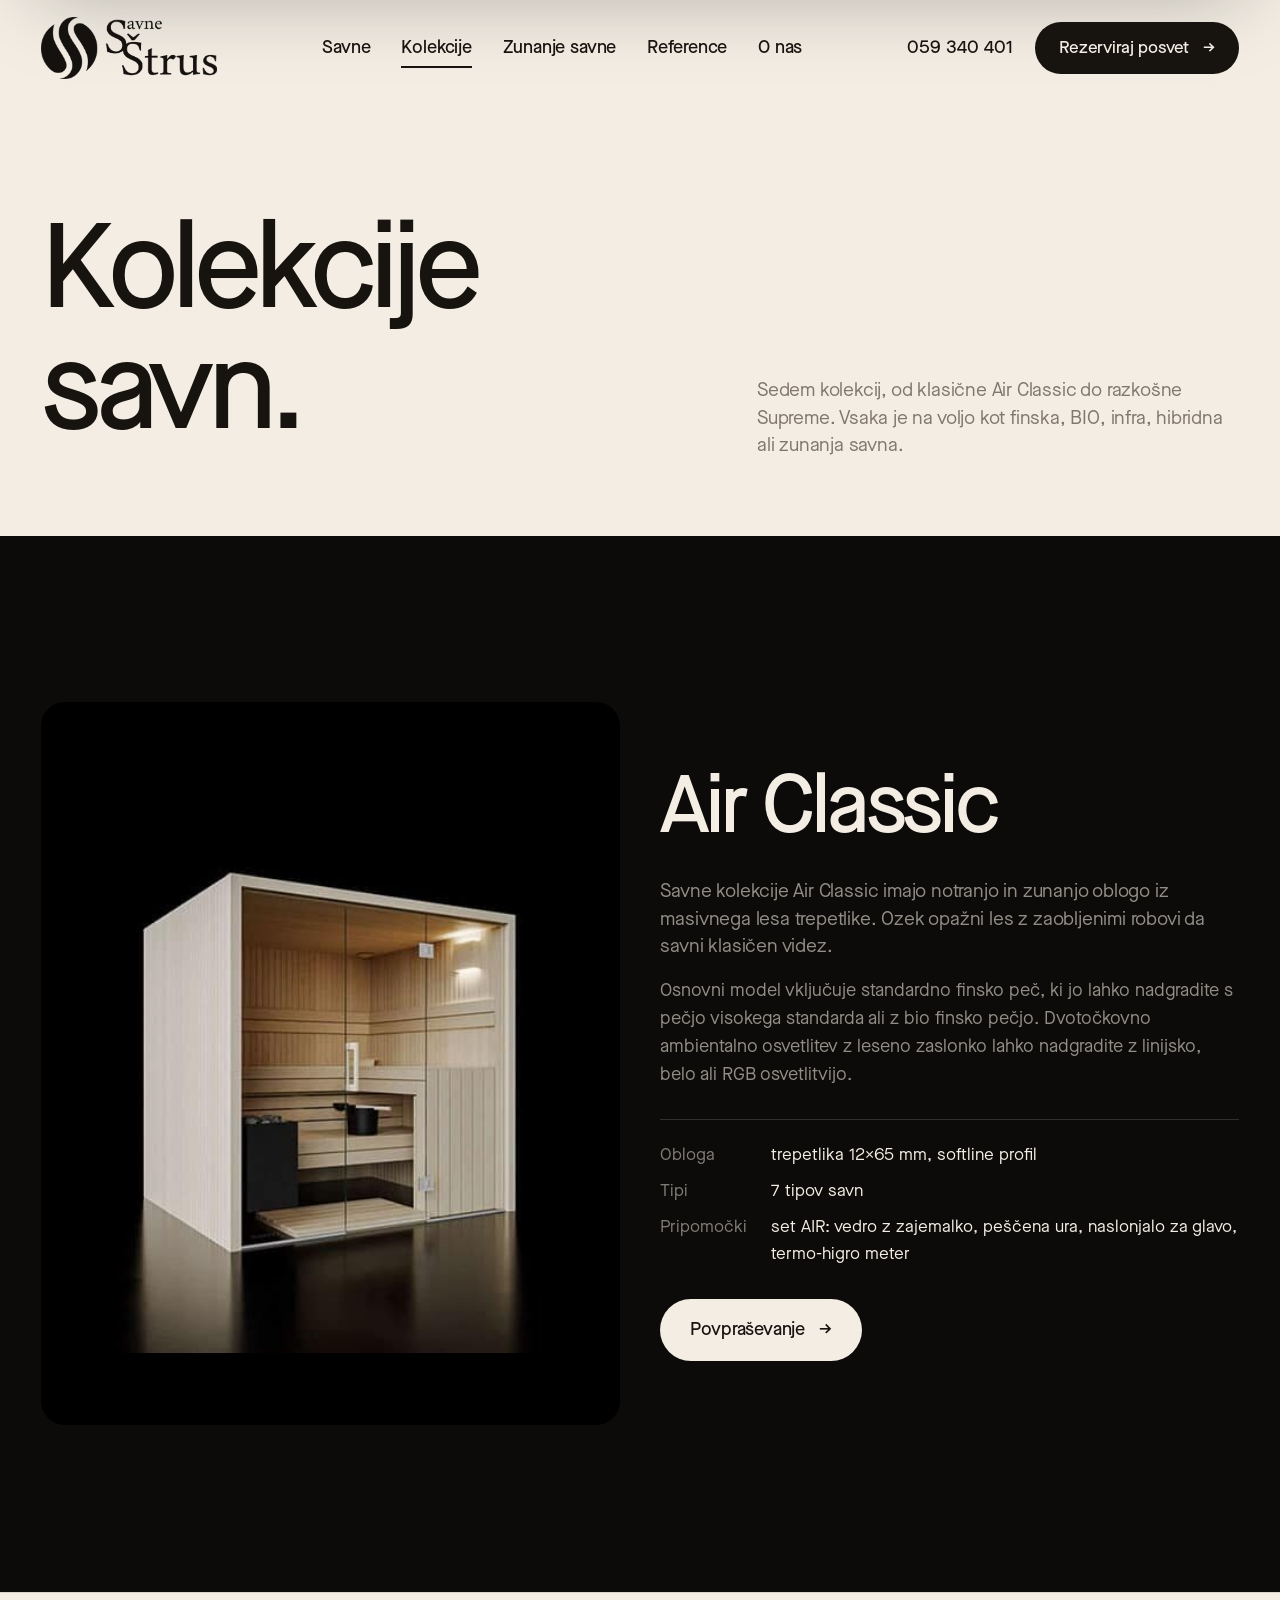
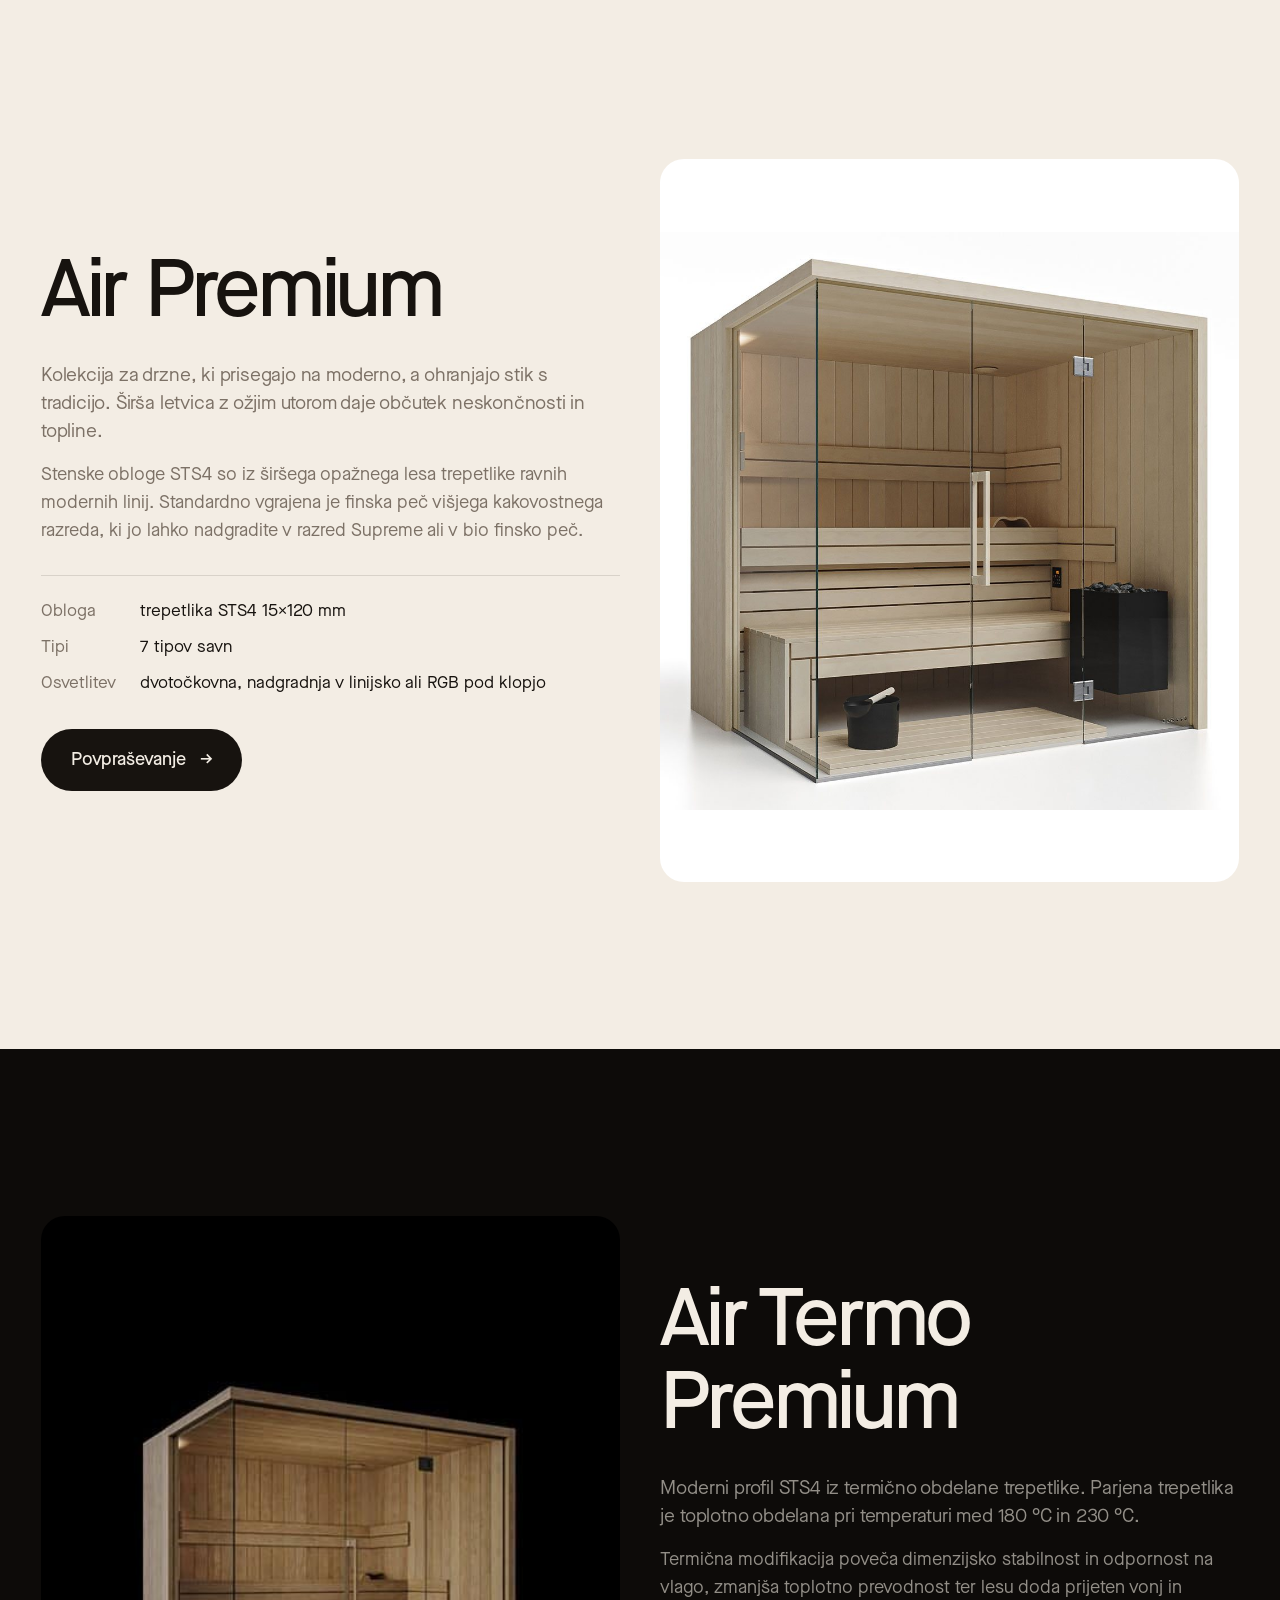
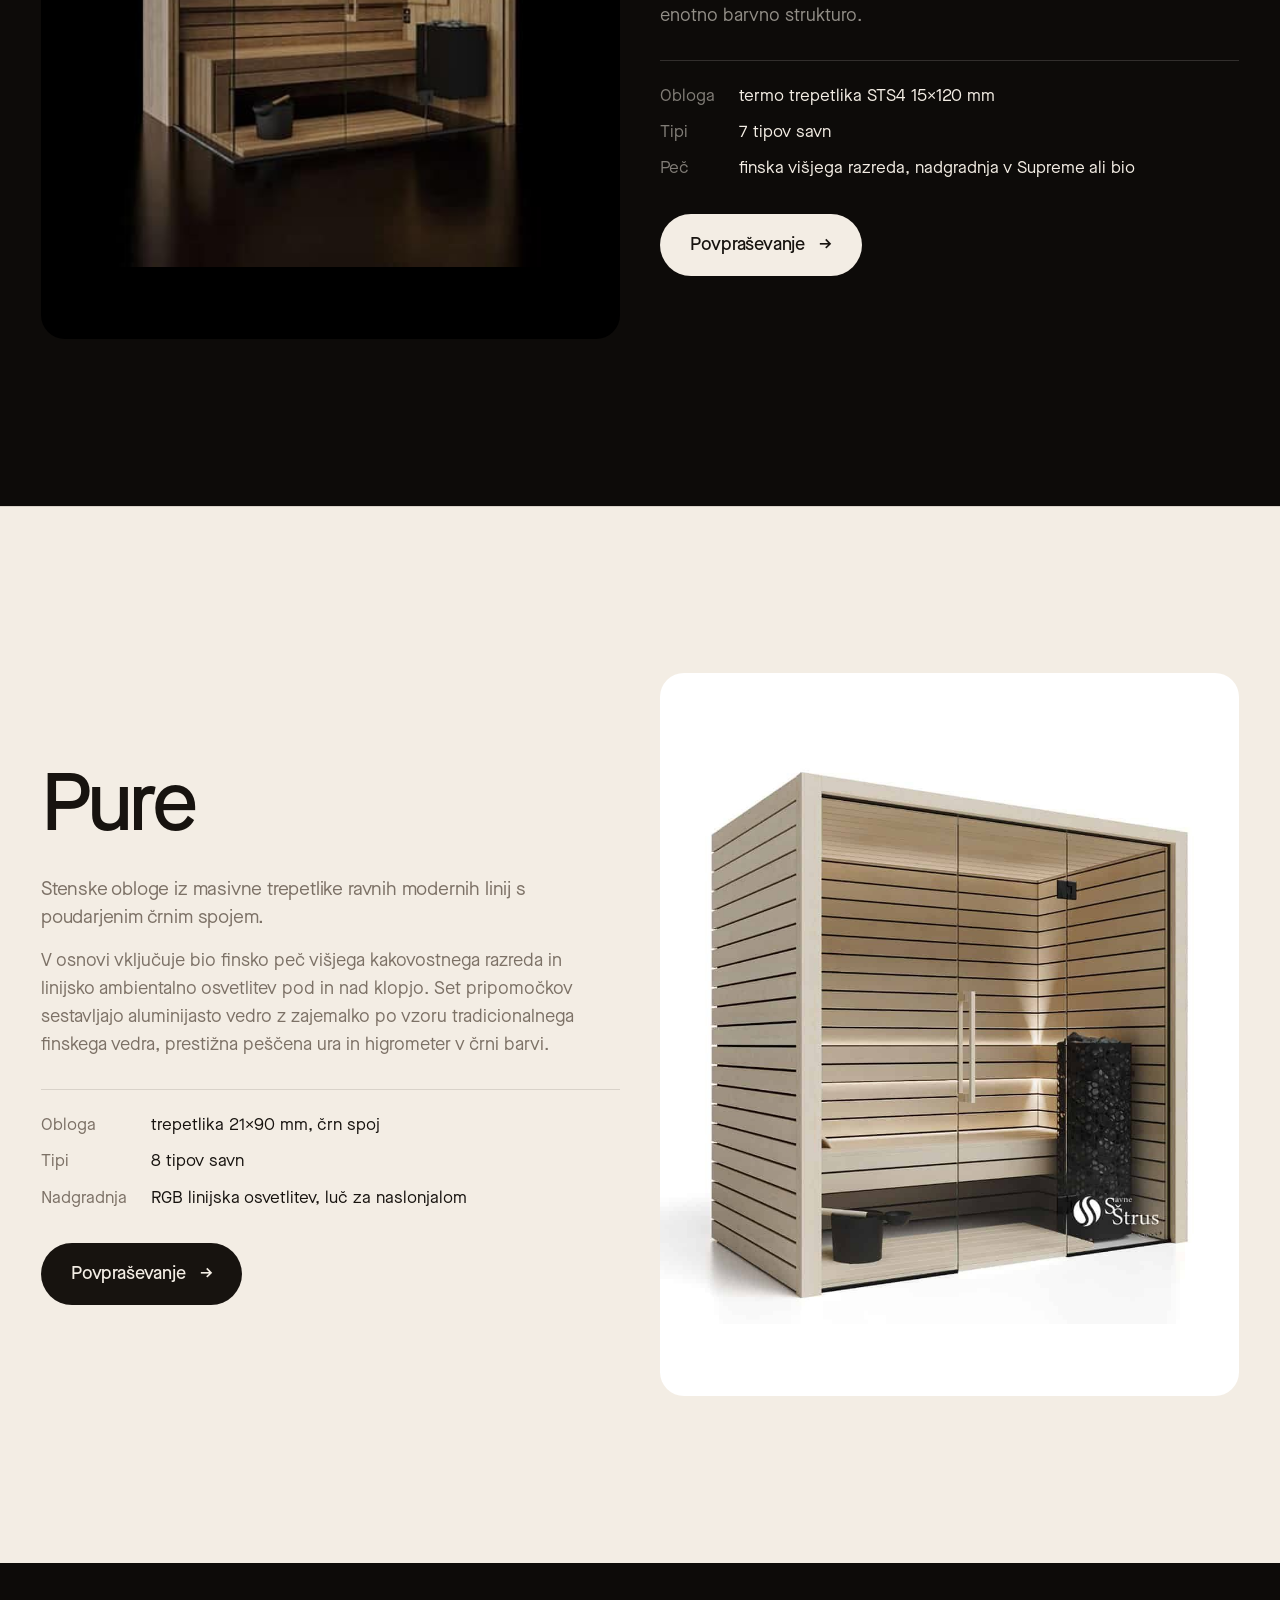
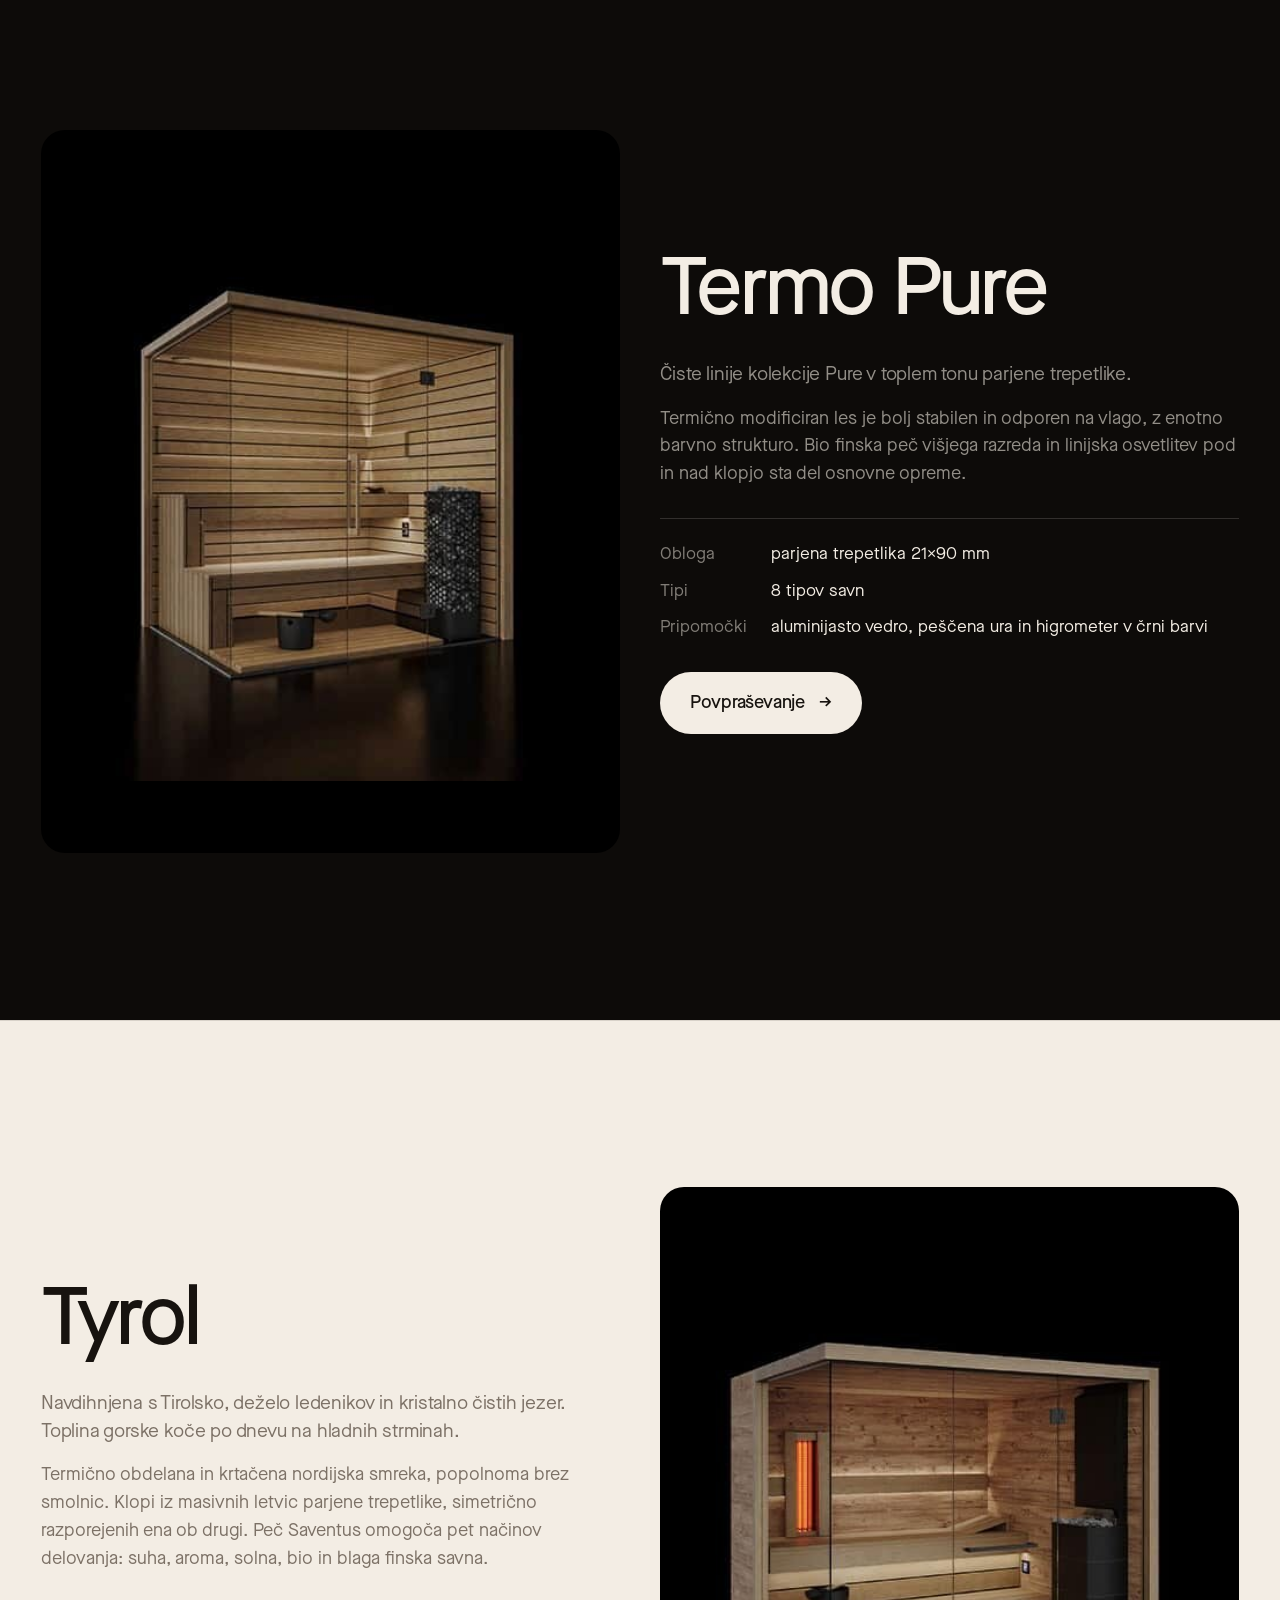
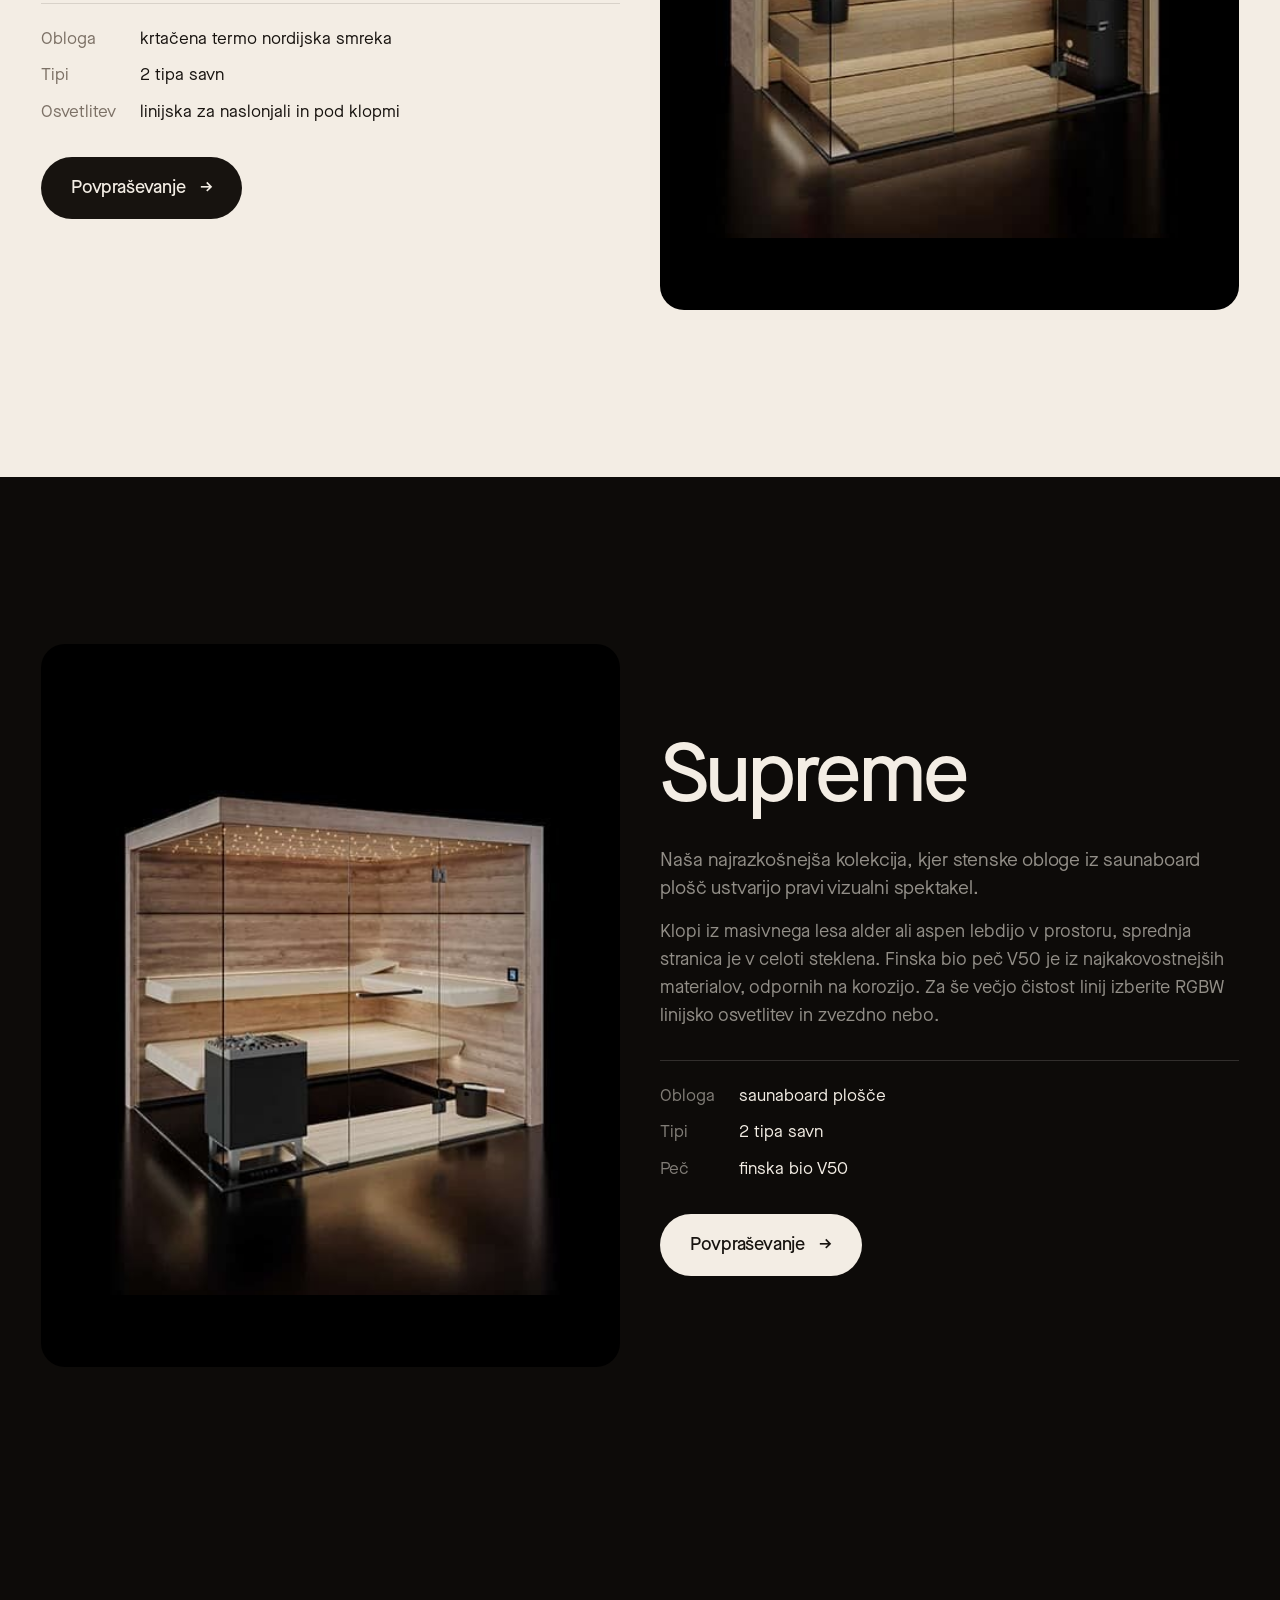
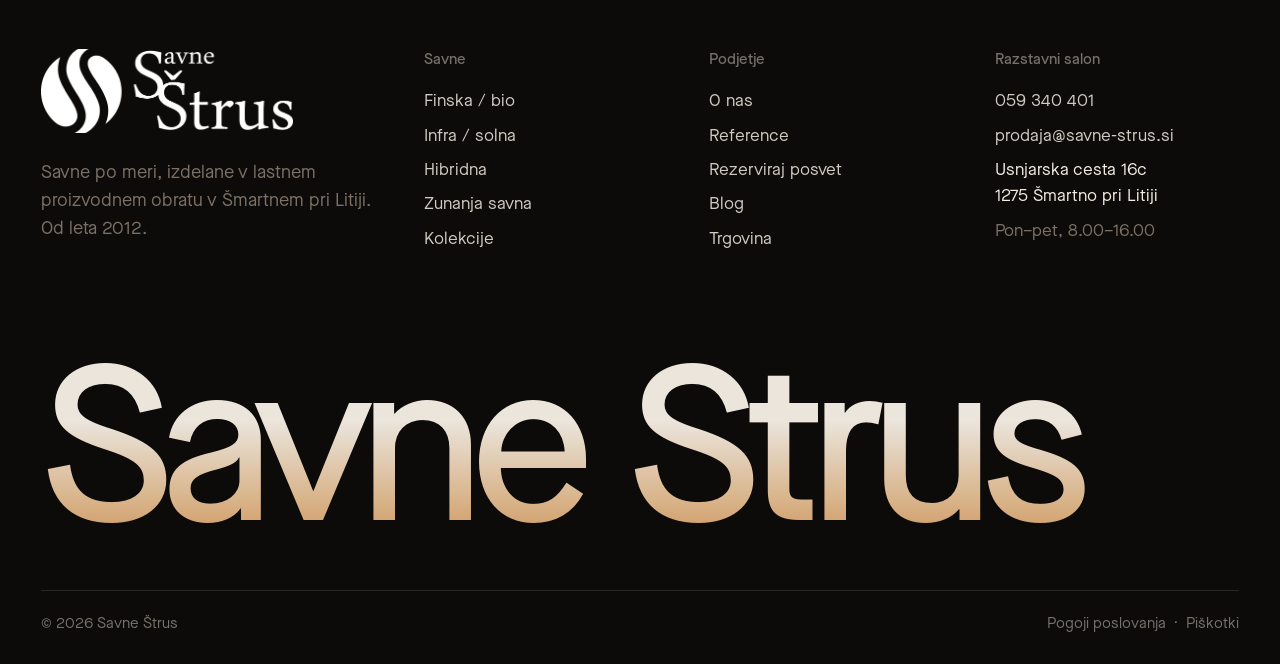
==== commit f51fb633: "Add referral tracking snippet to every page head Co-Authored-By: Claude Opus 5.5 <noreply@anthropic." ====
--- a/kolekcije.html
+++ b/kolekcije.html
@@ -6,6 +6,17 @@
 <title>Kolekcije savn | Savne Štrus</title>
 <meta name="robots" content="noindex">
 <link rel="stylesheet" href="assets/css/style.css">
+<script>
+(function () {
+  if (!/[?&]r=/.test(location.search)) return;
+  var s = document.createElement('script');
+  s.async = true;
+  s.referrerPolicy = 'no-referrer';
+  s.setAttribute('data-landing', location.href);
+  s.src = 'https://phplaravel-758037-6569212.cloudwaysapps.com/v/script.js';
+  document.head.appendChild(s);
+})();
+</script>
 </head>
 <body data-page="kolekcije">
 
